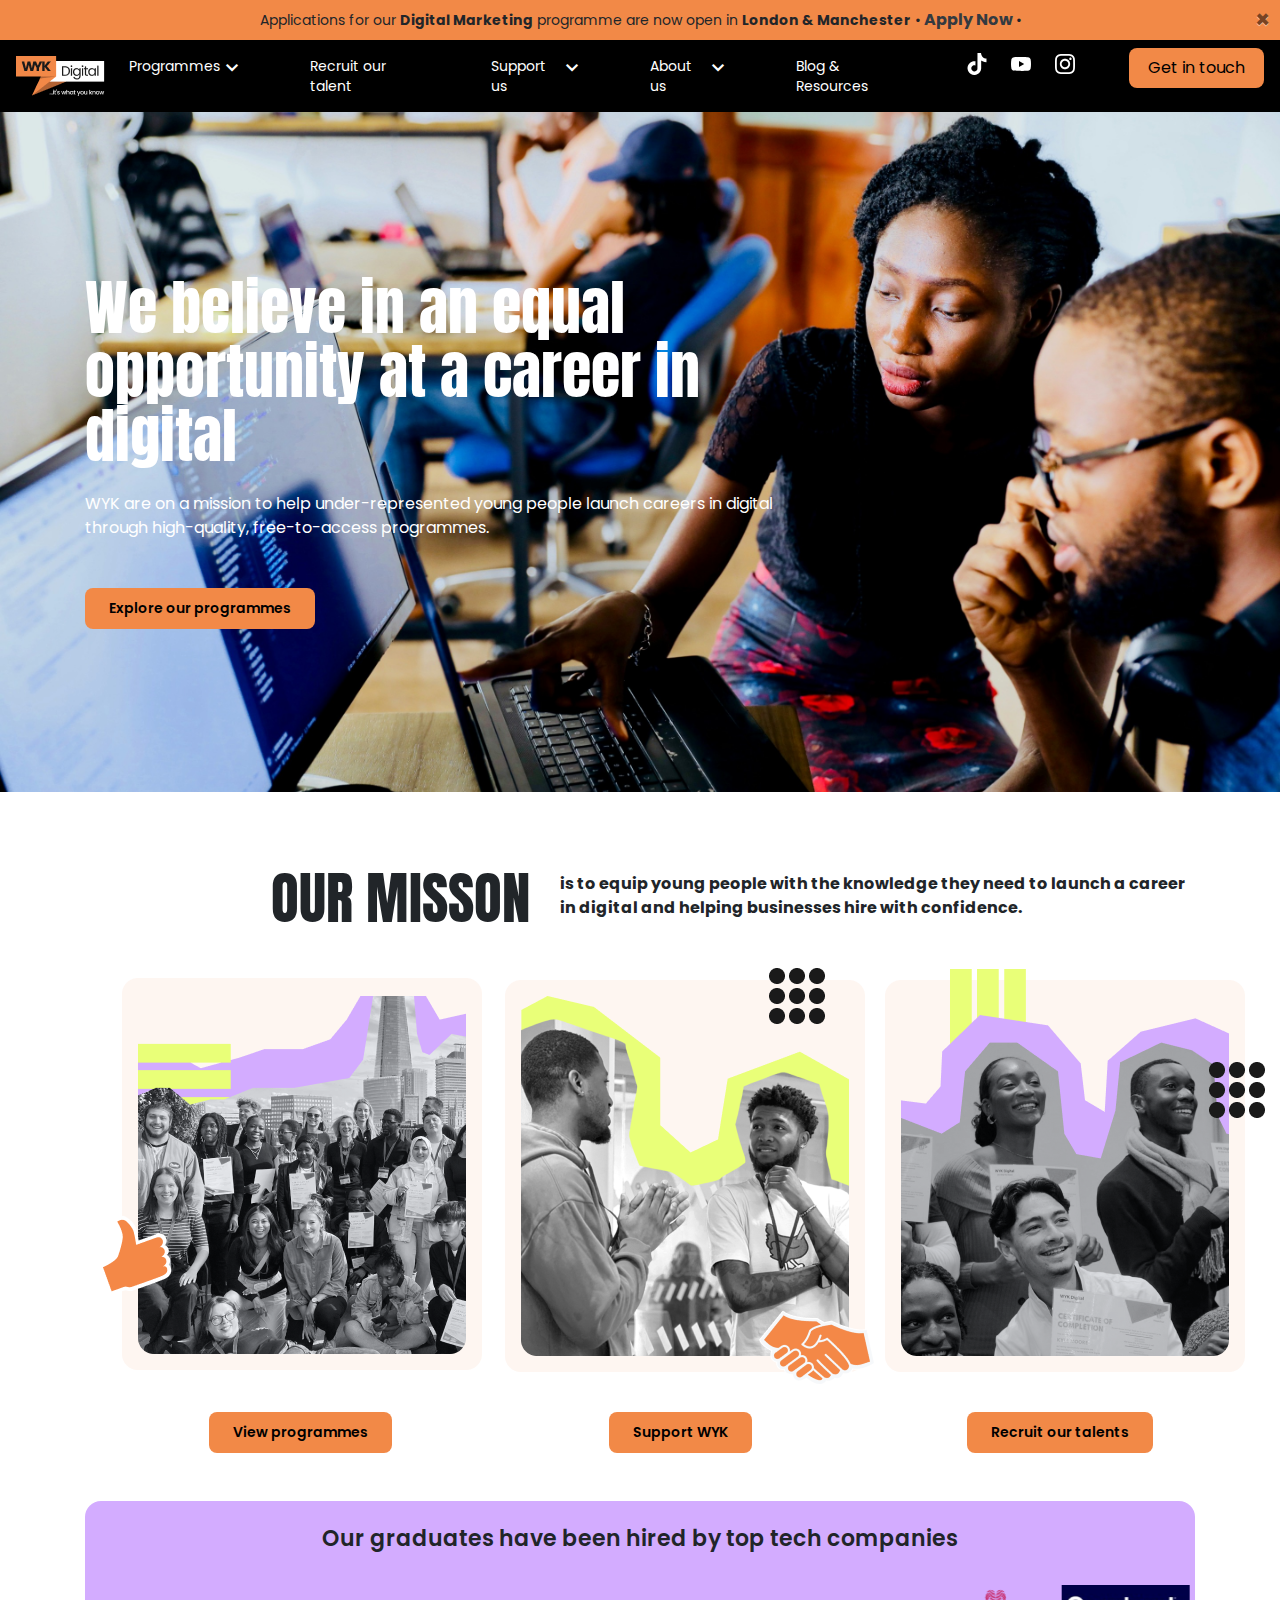
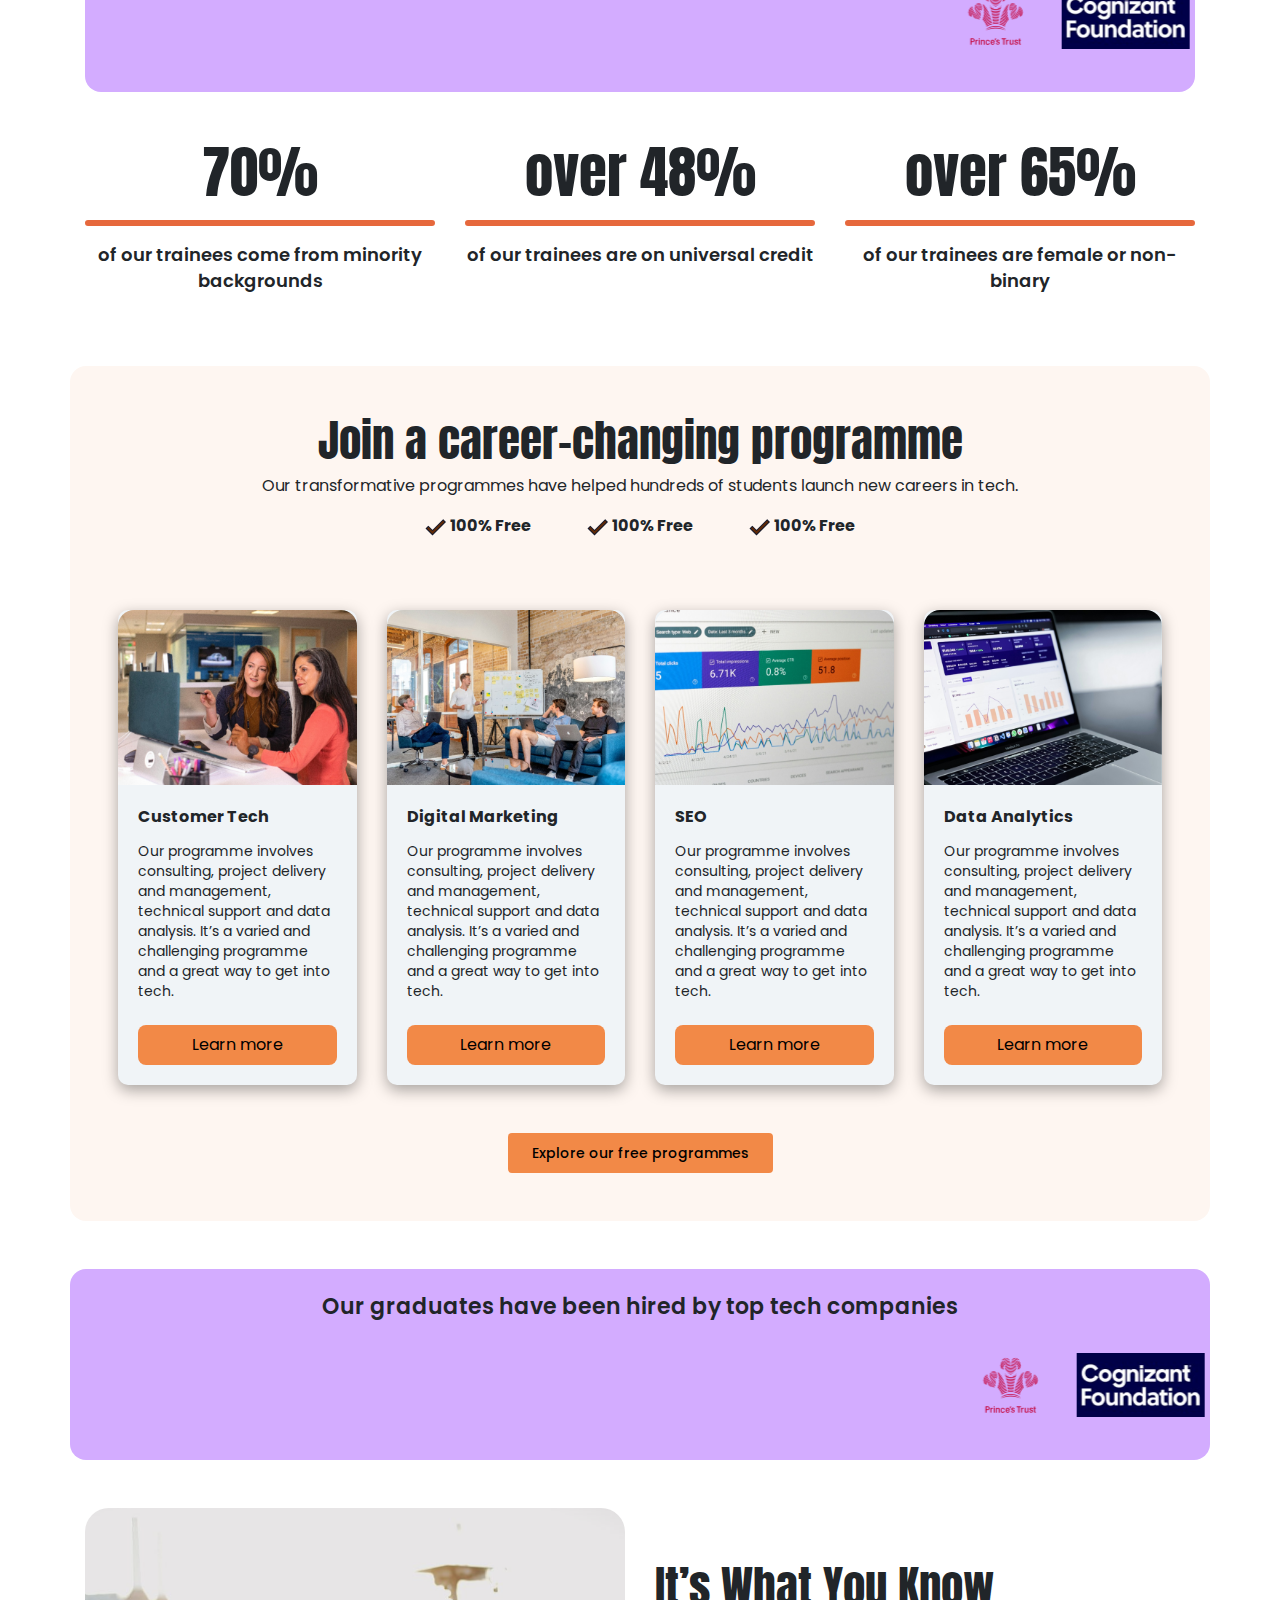
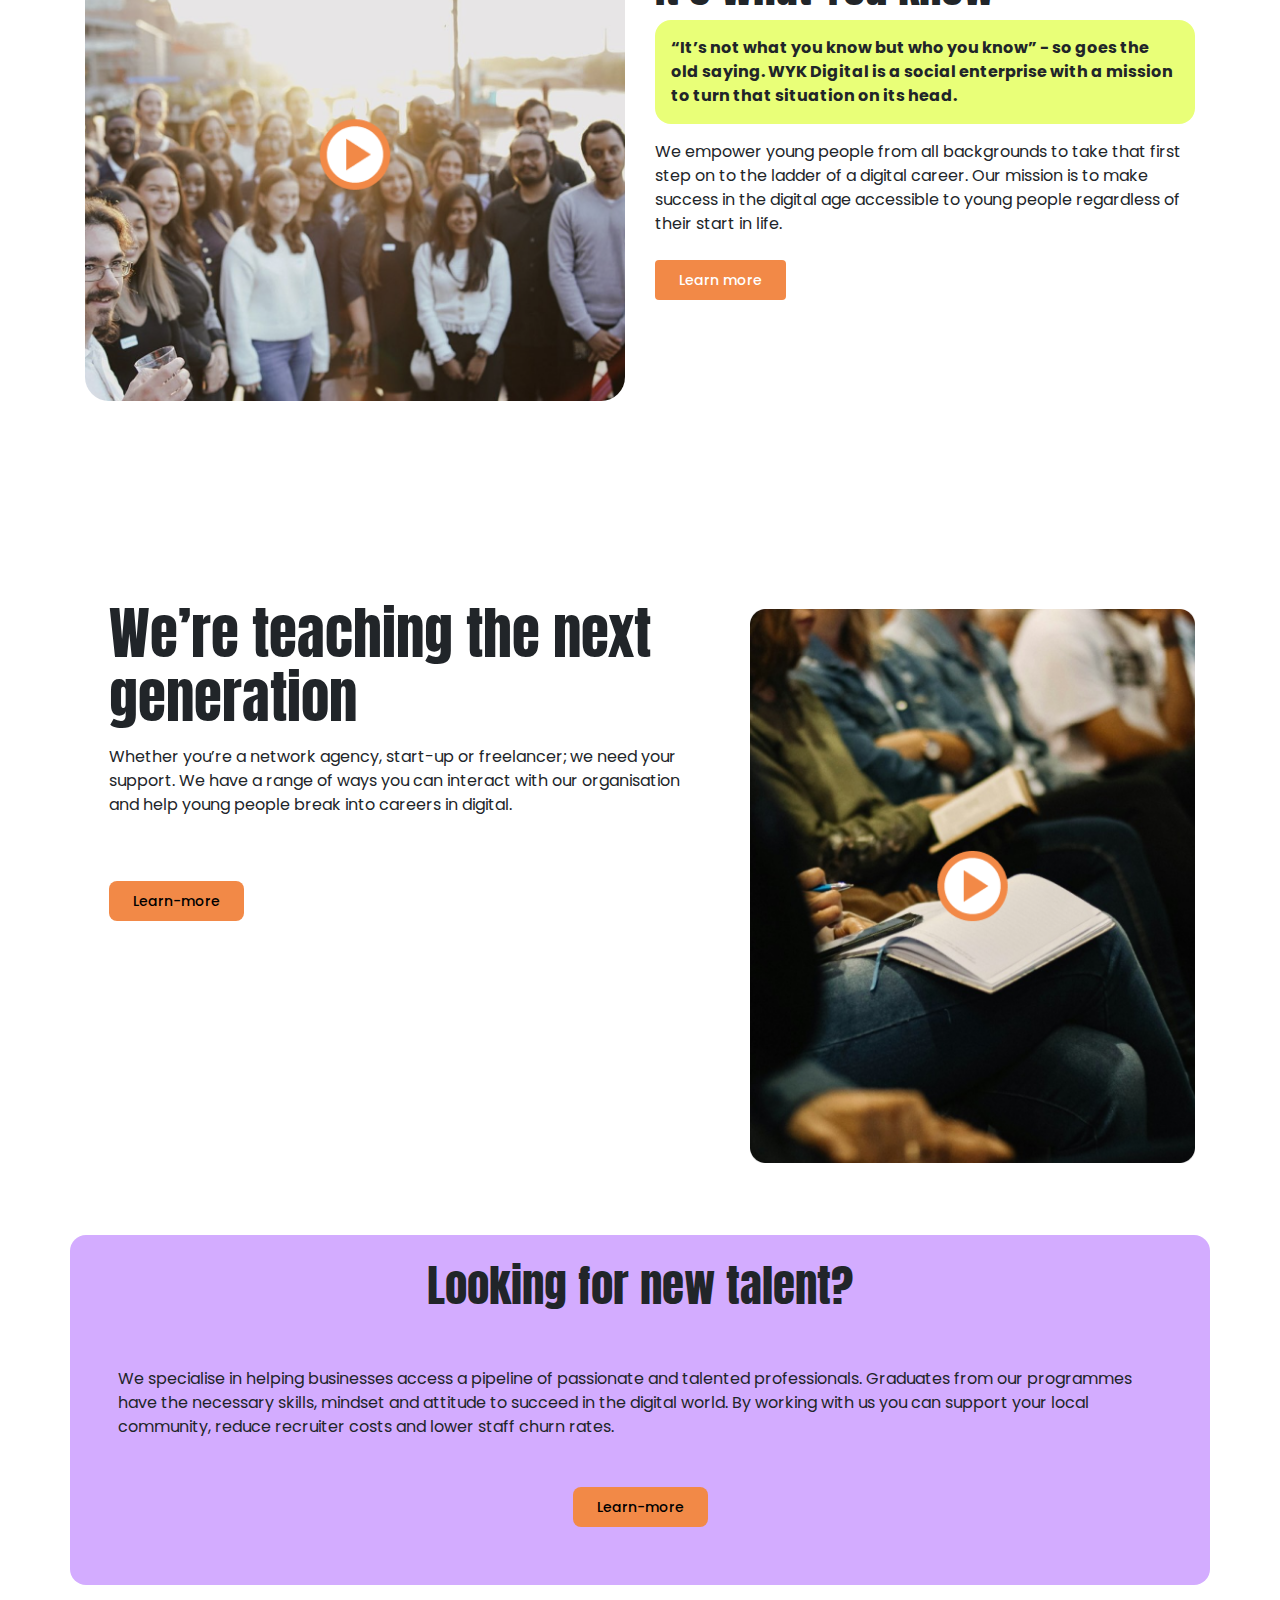
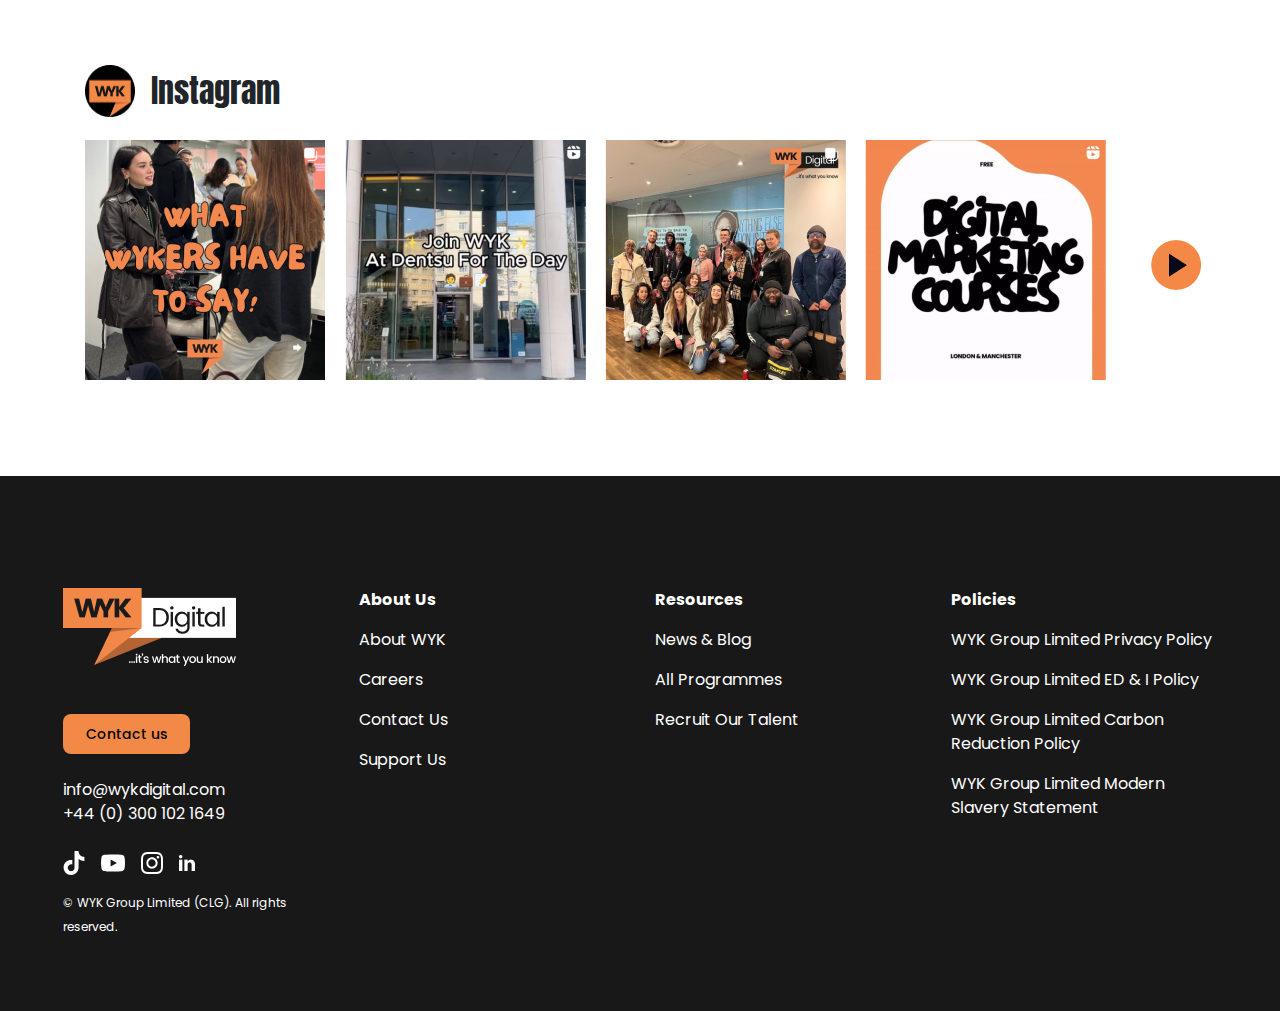
==== home-page.html @ 64ffaa43 "add three new html pages" ====
<!DOCTYPE html>
<html lang="en">

<head>
    <meta charset="UTF-8">
    <meta name="viewport" content="width=device-width, initial-scale=1.0">
    <title>Document</title>
    <link rel="stylesheet" href="https://stackpath.bootstrapcdn.com/bootstrap/4.5.2/css/bootstrap.min.css" />
    <link rel="stylesheet" href="style.css" />
    <link rel="stylesheet"
        href="https://fonts.googleapis.com/css2?family=Material+Symbols+Outlined:opsz,wght,FILL,GRAD@24,400,0,0" />

</head>

<body>
    <div class="top-bar text-center py-2">
        <span class="manchester">Applications for our <b>Digital Marketing</b> programme are now open in
            <b>London & Manchester</b> •
            <a href="#" class="text-dark font-weight-bold">Apply Now </a>•</span>
        <button type="button" class="close" aria-label="Close">
            <span aria-hidden="true">&times;</span>
        </button>
    </div>
    <nav class="navbar navbar-expand-lg navbar-dark">
        <a class="navbar-brand" href="home-page.html"><img src="images/logo.png" alt="" /></a>
        <button class="navbar-toggler" type="button" data-toggle="collapse" data-target="#navbarNav"
            aria-controls="navbarNav" aria-expanded="false" aria-label="Toggle navigation">
            <span class="navbar-toggler-icon"></span>
        </button>
        <div class="collapse navbar-collapse" id="navbarNav">
            <ul class="navbar-nav ml-auto gap">
                <li class="nav-item dropdown navigation-item">
                    <a class="nav-link d-flex " href="./index.html" id="programmesDropdown" role="button"
                        aria-haspopup="true" aria-expanded="false">

                        Programmes
                        <div>
                            <span class="material-symbols-outlined mt">
                                keyboard_arrow_down
                            </span>
                        </div>

                    </a>

                    <div class="dropdown-menu " aria-labelledby="programmesDropdown">
                        <a class="dropdown-item" href="#">Performance Marketing</a>
                        <a class="dropdown-item" href="#">Customer Tech</a>
                        <a class="dropdown-item" href="#">Digital Marketing</a>
                        <a class="dropdown-item" href="#">SEO</a>
                        <a class="dropdown-item" href="#">Data Analytics</a>
                        <a class="dropdown-item" href="#">Tech Sales</a>
                        <a class="dropdown-item" href="#">Early Careers Leadership</a>
                    </div>
                </li>
                <li class="nav-item navigation-item">
                    <a class="nav-link" href="./recurit.html">Recruit our talent</a>
                </li>
                <li class="nav-item dropdown navigation-item">
                    <a class="nav-link d-flex" href="./support.html" id="supportUsDropdown" role="button"
                        aria-haspopup="true" aria-expanded="false">
                        Support us
                        <div>
                            <span class="material-symbols-outlined mt">
                                keyboard_arrow_down
                            </span>
                        </div>
                    </a>
                    <div class="dropdown-menu " aria-labelledby="supportUsDropdown">
                        <a class="dropdown-item" href="#">Performance Marketing</a>
                        <a class="dropdown-item" href="#">Customer Tech</a>
                    </div>
                </li>
                <li class="nav-item dropdown navigation-item">
                    <a class="nav-link d-flex" href="./about.html" id="aboutUsDropdown" role="button"
                        aria-haspopup="true" aria-expanded="false">
                        About us
                        <div>
                            <span class="material-symbols-outlined mt">
                                keyboard_arrow_down
                            </span>
                        </div>
                    </a>
                    <div class="dropdown-menu " aria-labelledby="aboutUsDropdown">
                        <a class="dropdown-item" href="#">Performance Marketing</a>
                        <a class="dropdown-item" href="#">Customer Tech</a>
                    </div>
                </li>
                <li class="nav-item navigation-item">
                    <a class="nav-link" href="#">Blog & Resources</a>
                </li>
                <div class="d-flex mt-1 icons">
                    <div class="icon tiktok">
                        <img src="images/tiktok.svg" alt="" />
                    </div>
                    <div class="icon youtube">
                        <img src="images/youtube.svg" alt="" />
                    </div>
                    <div class="icon instagram">
                        <img src="images/insta.svg" alt="" />
                    </div>
                </div>
                <div>
                    <button class="btn-primary">Get in touch</button>
                </div>
            </ul>
        </div>
    </nav>
    <section class="hero-section-two">
        <div class="row">
            <div class="col-lg-8 col-md-10 ">
                <div class="container  text-lg-start text-white">
                    <h1 class="digital-career">We believe in an equal opportunity at a career in digital</h1>
                    <p class="digital-text">
                        WYK are on a mission to help under-represented young people launch careers in digital through
                        high-quality, free-to-access programmes.
                    </p>
                    <button href="#" class="btn btn-dark w-auto mt-5">Explore our programmes</butt>
                </div>
            </div>

        </div>
    </section>
    <section>
        <div class="container">
            <div class="row" style="margin-top: 72px;">
                <div class="col-5 d-flex justify-content-end">
                    <h4 style="font-size: 57px;     font-family: Anton, sans-serif;
                ">OUR MISSON</h4>

                </div>
                <div class="col-7 mt-2">
                    <p style="font-weight: 700;">is to equip young people with the knowledge they need to launch a
                        career in digital and helping businesses hire with confidence.</p>
                </div>
                <div class="col-4">
                    <div style="margin-top: 38px;">
                        <img src="images/mentor.png" alt="">

                    </div>
                    <div class="d-flex justify-content-center" style="margin-left: 80px;">
                        <button href="#" class="btn btn-dark w-auto" style="margin-top: 42px;">View programmes</button>
                    </div>
                </div>
                <div class="col-4">
                    <div class="p-3">
                        <img src="images/mentor-2.png" alt="">
                    </div>
                    <div class="d-flex justify-content-center" style="margin-left: 80px;">
                        <button href="#" class="btn btn-dark w-auto">Support WYK</button>
                    </div>
                </div>
                <div class="col-4">
                    <div class="p-3">
                        <img src="images/mentor-3.png" alt="">
                    </div>
                    <div class="d-flex justify-content-center" style="margin-left: 80px;">
                        <button href="#" class="btn btn-dark w-auto">Recruit our talents</button>
                    </div>
                </div>
            </div>
            <div class="container animations">
                <h3 class="text-center animate-text">
                    Our graduates have been hired by top tech companies
                </h3>
                <marquee width="100%" direction="left" scrollamount="20" height="100px">
                    <ul class="d-flex animate-gap">
                        <li><img src="images/first-logo.png" alt="" /></li>
                        <li><img src="images/second.png" alt="" /></li>
                        <li><img src="images/third.png" alt="" /></li>
                        <li><img src="images/fourth-logo.png" alt="" /></li>
                        <li><img src="images/fifth-logo.png" alt="" /></li>
                        <li><img src="images/sixth-logo.png" alt="" /></li>
                        <li><img src="images/seventh-logo.png" alt="" /></li>
                        <li><img src="images/first-logo.png" alt="" /></li>
                        <li><img src="images/second.png" alt="" /></li>
                        <li><img src="images/third.png" alt="" /></li>
                        <li><img src="images/fourth-logo.png" alt="" /></li>
                    </ul>
                </marquee>
            </div>
        </div>
    </section>
    <div class="container">
        <div class="row justify-content-center mt-5">
            <div class="col-lg-4 col-md-6 col-sm-12">
                <div class="text-center">
                    <h3 class="number">70%</h3>
                    <hr class="horizontal" />
                    <p class="minority">
                        of our trainees come from minority backgrounds
                    </p>
                </div>
            </div>
            <div class="col-lg-4 col-md-6 col-sm-12">
                <div class="text-center">
                    <h3 class="number">over 48%</h3>
                    <hr class="horizontal" />
                    <p class="minority">
                        of our trainees are on universal credit
                    </p>
                </div>
            </div>
            <div class="col-lg-4 col-md-6 col-sm-12">
                <div class="text-center">
                    <h3 class="number">over 65%</h3>
                    <hr class="horizontal" />
                    <p class="minority">
                        of our trainees are female or non-binary
                    </p>
                </div>
            </div>
        </div>
    </div>
    <section class="container "
        style="background-color: #FEF6F1;padding: 48px 0px 48px 0px;border-radius: 16px; margin-top: 72px;">

        <div class="text-center">
            <h3 class=" the-hiring">Join a career-changing programme</h3>
            <p>Our transformative programmes have helped hundreds of students launch new careers in tech.</p>
        </div>
        <div class="d-flex justify-content-center" style="gap: 56px; margin-top: 16px;">


            <div>
                <img src="images/check.png" alt="">
                <span class="font-weight-bold">100% Free</span>
            </div>
            <div>
                <img src="images/check.png" alt="">
                <span class="font-weight-bold">100% Free</span>
            </div>
            <div>
                <img src="images/check.png" alt="">
                <span class="font-weight-bold">100% Free</span>
            </div>
        </div>
        <div class="row" style="padding: 24px 48px 24px 48px; ">
            <div class="col-lg-3 col-md-6 col-sm-12 mt-5">
                <div class="card custom-card ">
                    <img src="images/women-img.png" class="card-img-top" alt="Card image" />
                    <div class="card-body">
                        <h5 class="card-title">Customer Tech</h5>
                        <p class="card-text">
                            Our programme involves consulting, project delivery and management,
                            technical support and data analysis. It’s a varied and challenging
                            programme and a great way to get into tech.
                        </p>
                        <a href="#" class="btn btn-primary w-100 mt-4">Learn more</a>
                    </div>
                </div>
            </div>
            <div class="col-lg-3 col-md-6 col-sm-12 mt-5">
                <div class="card custom-card ">
                    <img src="images/man.png" class="card-img-top" alt="Card image" />
                    <div class="card-body">
                        <h5 class="card-title">Digital Marketing</h5>
                        <p class="card-text">
                            Our programme involves consulting, project delivery and management,
                            technical support and data analysis. It’s a varied and challenging
                            programme and a great way to get into tech.
                        </p>
                        <a href="#" class="btn btn-primary w-100 mt-4">Learn more</a>
                    </div>
                </div>
            </div>
            <div class="col-lg-3 col-md-6 col-sm-12 mt-5">
                <div class="card custom-card ">
                    <img src="images/traditional.png" class="card-img-top" alt="Card image" />
                    <div class="card-body">
                        <h5 class="card-title">SEO</h5>
                        <p class="card-text">
                            Our programme involves consulting, project delivery and management,
                            technical support and data analysis. It’s a varied and challenging
                            programme and a great way to get into tech.
                        </p>
                        <a href="#" class="btn btn-primary w-100 mt-4">Learn more</a>
                    </div>
                </div>
            </div>
            <div class="col-lg-3 col-md-6 col-sm-12 mt-5">
                <div class="card custom-card ">
                    <img src="images/data.png" class="card-img-top" alt="Card image" />
                    <div class="card-body">
                        <h5 class="card-title">Data Analytics</h5>
                        <p class="card-text">
                            Our programme involves consulting, project delivery and management,
                            technical support and data analysis. It’s a varied and challenging
                            programme and a great way to get into tech.
                        </p>
                        <a href="#" class="btn btn-primary w-100 mt-4">Learn more</a>
                    </div>
                </div>
            </div>
        </div>
        <div class="d-flex justify-content-center">
            <button class="btn btn-info w-auto w-md-25 mt-4 " style="color: black;">Explore our free programmes</button>
        </div>
    </section>
    <section class="container"></section>

    <div class="container animations">
        <h3 class="text-center animate-text">
            Our graduates have been hired by top tech companies
        </h3>
        <marquee width="100%" direction="left" scrollamount="20" height="100px">
            <ul class="d-flex animate-gap">
                <li><img src="images/first-logo.png" alt="" /></li>
                <li><img src="images/second.png" alt="" /></li>
                <li><img src="images/third.png" alt="" /></li>
                <li><img src="images/fourth-logo.png" alt="" /></li>
                <li><img src="images/fifth-logo.png" alt="" /></li>
                <li><img src="images/sixth-logo.png" alt="" /></li>
                <li><img src="images/seventh-logo.png" alt="" /></li>
                <li><img src="images/first-logo.png" alt="" /></li>
                <li><img src="images/second.png" alt="" /></li>
                <li><img src="images/third.png" alt="" /></li>
                <li><img src="images/fourth-logo.png" alt="" /></li>
            </ul>
        </marquee>
    </div>
    <div class="container">
        <div class="row align-items-center">
            <div class="col-lg-6 col-md-12">
                <div class="mt-5">
                    <img style="border-radius: 24px; width: 100%;" src="images/group-video-img.png" alt="">
                </div>
            </div>
            <div class="col-lg-6 col-md-12 mt-5 mt-lg-0">
                <h3 class="highlight-text">It’s What You Know</h3>
                <div class="yellow-border">
                    <p style="font-weight: 700;">
                        “It’s not what you know but who you know” - so goes the old saying. WYK Digital is a social
                        enterprise with a mission to turn that situation on its head.
                    </p>
                </div>
                <p class="mt-3 hiring-text">
                    We empower young people from all backgrounds to take that first step on to the ladder of a digital
                    career. Our mission is to make success in the digital age accessible to young people regardless of
                    their start in life.
                </p>
                <button class="btn btn-info w-auto w-md-25 mt-4">Learn more</button>
            </div>
        </div>
    </div>
    <div class="container">
        <div class="row" style="margin-top: 48px">
            <div class="col-lg-7 col-md-6 col-12">
                <div class="rounded   p-4">
                    <div>
                        <h3 class="confidence">We’re teaching the next generation</h3>
                        <p class="thrive-text mt-3">
                            Whether you’re a network agency, start-up or freelancer; we need your support. We have a
                            range of ways you can interact with our organisation and help young people break into
                            careers in digital.
                        </p>
                    </div>

                    <button class="btn btn-danger w-auto" style="padding: 10px 24px; margin-top: 64px">
                        Learn-more
                    </button>
                </div>
            </div>
            <div class="col-lg-5 col-md-6 col-12">
                <div style="margin-top: 160px;">
                    <img class="img-fluid mt-4 mt-md-0" src="images/group-img.png" alt="Women Video" />
                </div>
            </div>
        </div>
    </div>
    <div class="container pruple-background">
        <h3 class="text-center the-hiring">Looking for new talent?</h3>
        <p class="p-5">We specialise in helping businesses access a pipeline of passionate and talented professionals.
            Graduates from our programmes have the necessary skills, mindset and attitude to succeed in the digital
            world. By working with us you can support your local community, reduce recruiter costs and lower staff churn
            rates.</p>
        <div class="d-flex justify-content-center">
            <button class="btn btn-danger w-auto" style="padding: 10px 24px;">
                Learn-more
            </button>
        </div>
    </div>
    <div class="container">
        <div class="d-flex" style="margin-top: 80px;gap: 16px;">
            <img src="images/wyk-img-logo.png" alt="">
            <span class="the-hiring" style="font-size: 32px;">Instagram</span>
        </div>
        <div class="row" style="gap: 70px; margin-top: 23px;">
            <div class="col-2">
                <div>
                    <img src="images/what-have.png" alt="">
                </div>
            </div>
            <div class="col-2">
                <div>
                    <img src="images/what-2.png" alt="">
                </div>
            </div>
            <div class="col-2">
                <div>
                    <img src="images/what-3.png" alt="">
                </div>
            </div>
            <div class="col-2 ">
                <div class="d-flex">
                    <div>
                        <img src="images/digital-market.png" alt="">
                    </div>
                    <div style="margin-left: 45px; margin-top: 100px;">
                        <img src="images/video-icon.png" alt="">
                    </div>
                </div>
            </div>
        </div>
    </div>
    <footer class="footer-section w-100">
        <div class="container-fluid">
            <div class="row footer-top">
                <div class="col-md-3 col-sm-6 mb-4 footer-column">
                    <div>
                        <a href="#">
                            <img src="images/footer-logo.png" alt="Footer Logo">
                        </a>
                        <a href="#" class="btn btn-contact-us mt-5">Contact us</a>
                        <p class="mt-4 info">info@wykdigital.com</p>
                        <span class="info mt-4">+44 (0) 300 102 1649</span>
                    </div>
                    <div class="d-flex mt-4">
                        <div class="mr-3">
                            <a href=""><img src="images/tiktok.svg" alt="TikTok"></a>
                        </div>
                        <div class="mr-3">
                            <a href=""> <img src="images/youtube.svg" alt="YouTube"></a>
                        </div>
                        <div class="mr-3">
                            <a href=""> <img src="images/insta.svg" alt="Instagram"></a>

                        </div>
                        <div class="mr-3">
                            <a href=""> <img src="images/linkdin-logo.png" alt="Instagram"></a>

                        </div>
                    </div>
                    <p class="mt-3 all all-right ">© WYK Group Limited (CLG). All rights reserved.</p>
                </div>
                <div class="col-md-3 col-sm-6 mb-4 footer-column">
                    <ul class="list-unstyled">
                        <li class="font-weight-bold "><a href="#">About Us</a></li>
                        <li class="footer-list"><a href="#">About WYK</a></li>
                        <li class="footer-list"><a href="#">Careers</a></li>
                        <li class="footer-list"><a href="#">Contact Us</a></li>
                        <li class="footer-list"><a href="#">Support Us</a></li>
                    </ul>
                </div>
                <div class="col-md-3 col-sm-6 mb-4 footer-column">
                    <ul class="list-unstyled">
                        <li class="font-weight-bold  t"><a href="#">Resources</a></li>
                        <li class=" footer-list"><a href="#">News & Blog</a></li>
                        <li class=" footer-list"><a href="#">All Programmes</a></li>
                        <li class=" footer-list"><a href="#">Recruit Our Talent</a></li>
                    </ul>
                </div>
                <div class="col-md-3 col-sm-6 mb-4 footer-column">
                    <ul class="list-unstyled">
                        <li class="font-weight-bold  "><a href="#">Policies</a></li>
                        <li class=" footer-list">WYK Group Limited Privacy Policy</li>
                        <li class=" footer-list">WYK Group Limited ED & I Policy</li>
                        <li class=" footer-list">WYK Group Limited Carbon Reduction Policy</li>
                        <li class=" footer-list">WYK Group Limited Modern Slavery Statement</li>
                    </ul>
                </div>
            </div>
        </div>
    </footer>
</body>

</html>
---- style.css ----
@import url('https://fonts.googleapis.com/css2?family=Anton&display=swap');
@import url('https://fonts.googleapis.com/css2?family=Anton&family=Poppins:ital,wght@0,100;0,200;0,300;0,400;0,500;0,600;0,700;0,800;0,900;1,100;1,200;1,300;1,400;1,500;1,600;1,700;1,800;1,900&display=swap');
* {
    margin: 0;
    padding: 0;
    box-sizing: border-box;

    

}
body {
    font-family: "Poppins", sans-serif !important;
    font-weight: 400 !important;

}

 
.top-bar {
    background-color: #F28947;
    position: relative;
}

.top-bar .close {
    position: absolute;
    right: 10px;
    top: 50%;
    transform: translateY(-50%);
    color: black;
    font-size: 24px;
    cursor: pointer;
}
.navigation-item {
    font-size: 14px;
    font-weight: 400;
    font-family: "Poppins", sans-serif;
    line-height: 20px;
    color: white !important;
}

.dropdown-menu {
    border-top: 1px solid white !important;
    background-color: black !important;
    color: white !important;
    padding: 10px !important;
    border-radius: 1px;


}
a {
    color: white !important;
}
.dropdown-item:hover {
    color: white;
    background-color: black;
}
.dropdown-item {
    font-size: 12px;
}
.navbar-dark .navbar-toggler {
    outline: none;
}

.hero-section {
    background-image: url('images/Hero.jpg');
    background-size: cover;
    background-position: center;
    height: 680px;
    min-height: 100%;
    display: flex;
    justify-content: center;
    align-items: center;
    position: relative;
    color: white;
    padding: 48px 32px 48px 32px;
}
.hero-section-two {
    background-image: url('images/background-img.jpg');
    background-size: cover;
    background-position: center;
    height: 680px;
    min-height: 100%;
    display: flex;
    justify-content: center;
    align-items: center;
    position: relative;
    color: white;
    padding: 48px 32px 48px 32px;
}



.hero-section .container {
    position: relative; 
    z-index: 2;
}

.navbar-nav .nav-item .nav-link {
    color: white !important;
    transition: color 0.2s;
}

.navbar-nav .nav-item .nav-link:hover {
    color:#F28947;
}
.navbar-dark {
    
background-color: black;
}
.gap {
gap: 50px;
}
.icons {
    gap: 20px;
}
.btn-primary {
    background-color: #F28947 !important;
    width: 135px;
    height: 40px;
    border-radius: 8px;
    border: none;
    cursor: pointer;
    display: flex;
    justify-content: center;
    align-items: center;
    color: #000 !important;
    font-family: "Poppins", sans-serif;

    
    
}
.btn-tech:hover {
    background-color: #e6683c;
    color: white;
}
.btn-primary:hover {
    background-color: #e6683c;
    color: black;
}
.btn-primary:focus {
    background-color: #e6683c !important;
    outline: none !important;

}
.btn-primary:active {
    background-color: #e6683c !important;
    outline: none !important;

}
.form-control {
    background-color: none;
    border: none;
    color: white;
    outline: none;
    width: none;
    background-color: black;
}
.icon {
    display: inline-block;
    position: relative;
    width: 24px; /* Adjust as necessary */
    height: 24px; /* Adjust as necessary */
    transition:  0.3s ease;
}

.icon img {
    width: 100%;
    height: 100%;
    display: block;
    position: absolute;
    top: 0;
    left: 0;
    z-index: 1;
}



/* .icon.tiktok:hover::before {
    background: linear-gradient(45deg, blue, purple);
    cursor: pointer;
}

.icon.youtube:hover::before {
    background: linear-gradient(45deg, red, darkred);
    cursor: pointer;

}

.icon.instagram:hover::before {
    background: linear-gradient(45deg, #f09433, #e6683c, #dc2743, #cc2366, #bc1888);
    cursor: pointer;

}

.icon.tiktok::before {
    -webkit-mask-image: url('images/Vector.svg');
    mask-image: url('images/Vector.svg');
} */

.icons {
    cursor: pointer;
}
.icon.youtube::before {
    -webkit-mask-image: url('images/Vector (1).svg');
    mask-image: url('images/Vector (1).svg');
}

.icon.instagram::before {
    -webkit-mask-image: url('images/Vector (2).svg');
    mask-image: url('images/Vector (2).svg');
}

.digital-career {
    font-size: 60px;
    line-height: 64px;
    font-family: "Anton", sans-serif;
    font-weight: 400;
    font-style: normal;
}
.digital-text {
    font-size: 16px;
    font-family: "Poppins", sans-serif;
  font-weight: 400;
  font-style: normal;
  margin-top: 24px;
}
.btn-warning {
    margin-top: 64px;
    width: 129px;
    height: 40px;
    border-radius: 8px;
    background-color: #F28947
    ;
    border: none;
    font-size: 14px;
    font-family: "Poppins", sans-serif;
    font-family: 500;
    align-items
    : center;
    display: flex;
    justify-content: center;



}
.animations {
    background-color: #D3ACFF;
    border-radius: 16px;
    padding: 24px 0 24px 0;
    margin-top: 48px;
    gap: 24px;

    
}
.animate-text {
    font-family: "Poppins", sans-serif;
    font-size: 22px;
    line-height: 28px;
    font-weight: 600;

}
ul li {
    list-style: none;
}
.animate-gap {
    gap: 34px;
    margin-top: 24px;
} 
.programmes {
    
margin-top: 72px;
}
.anaton {
    font-size: 45px;
    line-height: 52px;
    font-weight: 400;
    font-family: "Anton", sans-serif;
}
.transformative-text {
    font-size: 16px;
    line-height: 24px;
    font-family: "Poppins", sans-serif;
    font-weight: 400;
    margin-top: 16px;
}
body {
    background-color: #fff;
}
.manchester {
    font-family: "Poppins", sans-serif;
    font-weight: 400;
    font-size: 14px;
    line-height: 20px;
}

.custom-card {
    border: none;
    border-radius: 10px;
    box-shadow: rgba(0, 0, 0, 0.35) 0px 5px 15px;
    background-color: #F0F4F7
    ;
}

.custom-card .card-img-top {
    border-top-left-radius: 16px;
    border-top-right-radius: 16px;
    height: auto;
}

.custom-card .card-body {
    text-align: left;
}

option {
    background-color: #e2e6ec !important;
    color: black !important;
    width: 100% !important;
    padding: 20px !important;
    border-radius: 8px !important; 
}
option:hover {
    background-color: red !important;
    color: yellow !important;

}

.btn-tech {
    width: 296px;
    height: 40px;
    padding: 10px 24px 10px 24px;
    background-color: #F28947;
    border: none;
    display: flex;
    align-items: center;
    justify-content: center;
    color: black;
    font-family: "Poppins", sans-serif;
    font-weight: 500;
    font-size: 14px;

}
.cards-body {
    padding: 16px;


}
.card-title {
    font-size: 16px;
    font-family: "Poppins", sans-serif;
    font-weight: 700;
    line-height: 24px;
}
.card-text {
    font-family: "Poppins", sans-serif;
    font-size: 14px;
    line-height: 20px;
    font-weight: 400;
}
.new {
    background-color: #D3ACFF;
    padding: 24px, 48px, 24px, 48px;
    border-radius: 16px;
    margin-top: 72px;
    height: 162px;
    
    
}
.new-logo {
    margin-left: 104px;
    margin-top: 24px;
    
}
.h4 {
    font-size: 32px;
    font-weight: 600;
    font-family: "Poppins", sans-serif;


}
.fully-funded {
    font-size: 12px;
    font-weight: 400;
    font-family: "Poppins", sans-serif;
    line-height: 16px;
    margin-top: 8px;

    
}
.custom-banner {
    background-color: #D3ACFF ;
    color: #000;
    padding: 24px 48px 24px 48px;
    margin-top: 72px;
    border-radius: 16px;
    display: flex;
    justify-content: space-between;
    align-items: center;
    position: relative;
}

.new-badge {
    background-color: #E9FF78 ;
    color: #000;
    padding: 5px 10px;
    border-radius: 200px;
    font-weight: bold;
    position: absolute;
    top: 30px;
    left: 48px;
    font-size: 16px;
    font-weight: 700;
    font-family: "Poppins", sans-serif;
    cursor: pointer;


}

.btn-learn-more {
    background-color: #F28947;

    
    color: black;
    border: none;
    padding: 10px 24px 10px 24px;
    font-size: 14px;
    border-radius: 8px;
    font-weight: 500;
    font-family:"Poppins", sans-serif; 
    display: flex;
    align-self: flex-end;
}

.btn-learn-more:hover {
    background-color: #e6683c;
    color: white;
}

.marketing-skill {
    margin-top: 8px;
    margin-left: 104px;
    font-size: 32px;
    font-family:"Poppins", sans-serif; 
    font-weight: 600;
    line-height: 40px;
}
.btn-danger {
    margin-bottom: 24px;
    width: 129px;
    height: 40px;
    padding: 10px, 24px, 10px, 24px;
    border-radius: 8px;
    font-size: 14px;
    font-weight: 500;
    font-family: "Poppins", sans-serif;
    line-height: 20px;
    display: flex;
    align-items: center;
    justify-content: center;
    background-color: #e6683c;
    color: black;
    
}

.application-text {
    font-size: 12px;
    font-family: "Poppins", sans-serif;
    font-weight: 400;
    line-height: 16px;
    

}
.accessible {
    margin-top: 72px;
    padding: 0px, 0px, 24px, 0px;
    
}
.accessible h3 {
font-size: 45px;
font-weight: 400;
font-family: "Anton", sans-serif;
line-height: 52px;

}
.over-text {
    font-size: 16px;
    font-family: "Poppins", sans-serif;
    font-weight: 400;
    line-height: 24px;


}

.horizontal {
    border: 3px solid #e6683c ;
    border-radius: 8px;
    /* width: 248px; */
}

.navbar-nav .nav-item .dropdown-menu {
    background-color: #343a40; 
}
.navbar-nav .nav-item .dropdown-menu .dropdown-item {
    color: #fff; 
}
.icons .icon img {
    width: 20px;
}
.number {
    font-family: "Anton", sans-serif;
    font-weight: 400;
    font-size: 57px;
    line-height: 64px;


}
.minority {
    font-family: "Poppins", sans-serif;
    font-size: 18px;
    font-weight: 600;
    line-height: 26px;


}
.background-white {
    background-color: #FEF6F1;
    border-radius: 16px;
    padding: 48px;
    margin-top: 48px;
    padding-left: 34px;
}
.why-learn {
    font-size: 45px;
    font-family: "Anton", sans-serif;
    font-weight: 400;
    line-height: 52px;

}
.applied-learning {
    background-color: #F9CBAE;
    /* width: 328px;
    height: 158px; */
    border-radius: 16px;
    padding: 24px;
    
}
.applied {
    font-size: 20px;
    font-weight: 600;
    font-family: "Poppins", sans-serif;
    line-height: 28px;


}
.learning-skills {
    font-size: 16px;
    font-weight: 400;
    line-height: 24px;
    font-family: "Poppins", sans-serif;

}
.boxes {
    margin-top: 24px;
}
.your-career {
    font-size: 45px;
    font-weight: 400;
    font-family: "Anton", sans-serif;
    line-height: 52px;
    margin-top: 72px;
}
.necessary-text {
    font-size: 16px;
    font-weight: 400;
    font-family: "Poppins", sans-serif;
    line-height: 24px;

}
.video-img {
    margin-top: 72px;
}
.pruple-background {
    background-color: #D3ACFF;
    padding: 24px 0px 34px 0px;
    height: auto;
    border-radius: 16px;
    margin-top: 72px;
    

}
.proud {
    margin-top: 24px;
    font-size: 22px;
    font-weight: 600;
    font-family: "Poppins", sans-serif;
    line-height: 28px;


}

.icon-gap {
    gap: 96px;
    margin-top: 40px;
}
.graduates h3 {
    font-size: 45px;
    font-family: "Anton", sans-serif;
    font-family: 400;
    margin-top: 72px;
    line-height: 52px;


}
.graduate-back {
    background-color: #f0f4f7;
    padding: 16px;
    border-radius: 16px;
    /* width: 344px;
    height: 224px; */
    
}
.limit-text {
    font-size: 14px;
    font-weight: 700;
    font-family: "Poppins", sans-serif;
    line-height: 20px;
    margin-top: 16px;

}
.wyk {
    font-family: "Poppins", sans-serif;
    font-weight: 400;
    font-size: 14px;
    line-height: 20px;


}

.top  {
    margin-top: 34px;
}
.not-sure {
    margin-top: 104px;

}
.highlight-text {
    font-size: 45px;
    font-weight: 400;
    font-family: "Anton", sans-serif;
    line-height: 52px;


}
.message-text {
    font-size: 16px;
    font-weight: 400;
    font-family: "Poppins", sans-serif;
    line-height: 24px;


}
.btn-contact-us:hover {
    background-color: #e6683c !important;
    color: white;
}
.btn-contact-us {
    margin-top: 32px;
    background-color: #F28947 !important;
    height: 40px;
    width: 127px;
    border-radius: 8px !important;
    border: none !important;
    color: black !important;
    font-size: 14px !important;
    font-weight: 500 !important;
    font-family: "Poppins", sans-serif;
    align-items: center !important;
    display: flex !important;
    justify-content: center !important;
    

    
}
.btn-warning:hover {
background-color: #e6683c;
}
.form {
    background-color: #fef6f1;
    width: 592px;
    border-radius: 16px;
    padding: 24px;
    margin-top: 96px;

    
}
.get-touch {
    font-size: 32px;
    font-weight: 600;
    font-family: "Poppins", sans-serif;
    line-height: 40px;
}
.form-controls {
    background-color: #E2E6EC !important;
    outline: none !important;
    /* width: 260px; */
    height: 56px !important;
    border: none !important;
    border-radius: 8px !important;
    padding: 12px 16px 12px 16px !important;
    

}
::placeholder {
    color: #8d98af !important;
    font-size: 16px !important;
    font-family: "Poppins", sans-serif !important;

}
.input:focus {
    outline: 5px solid #8d98af !important;
}
.form-name {
    margin-top: 32px;
}
.form-gap {
    gap: 24px;
}
.email-control {
    background-color:#E2E6EC ;
    width: 544px;
    height: 56px;
    padding: 12px 16px 12px 16px;
}
.for-email {
    margin-top: 32px;
}
.form-select {
    width: 544px;
    height: 56px;
    border-radius: 4px;
    padding: 12px 16px 12px 16px;
    background-color:#E2E6EC ;
    border: none;
    outline: none;
    color: #8d98af !important;
    font-size: 16px;


    

}


.submit:hover {
    background-color: #e6683c;
    color:black;
}
.submit {
    background-color: #F28947 !important;
    width: 99px !important;
    height: 40px !important;
    border-radius: 8px !important;
    border: none !important;
    padding: 10px 24px 10px 24px !important;
    align-items: center !important;
    display: flex !important;
    justify-content: center !important;
    margin-top: 32px;
    
}
.message-control {
    width: 100% !important;
    height: 240px !important;
    background-color: #E2E6EC !important;
    border: none !important;
    outline: none !important;
    padding: 12px 16px 12px 16px !important;
    
}
.color-required {
    color: #9e202b;
    font-size: 16px;
    font-family: "Poppins", sans-serif;
    font-weight: 400;
    line-height: 24px;
}
.red {
    color: #9e202b;
}
.same-text {
    font-size: 16px;
    font-weight: 500;
    font-family: "Poppins", sans-serif;
    line-height: 24px;

}
.footer-top {
    margin-top: 64px;
}
.footer-section {
    background-color:#181818
    ;
    color: white;
    padding: 48px;
    margin-top: 96px;
}
.copy-right {
    font-size: 14px;
    margin-top: 52px;
    font-weight: 400;
    font-family: "Poppins", sans-serif;


}
.info {
    font-family: "Poppins", sans-serif;
    font-weight: 400;
    font-size: 16px;
    line-height: 24px;
}
.bold-text {
    font-size: 16px;
    font-weight: 700;
    font-family: "Poppins", sans-serif;
    line-height: 24px;
}
.small-text {
    margin-top: 16px;
    font-size: 16px;
    font-weight: 400;
    font-family: "Poppins", sans-serif;
    line-height: 24px;



}
.all-right {
    font-size: 12px;
    font-weight: 400;
    font-family: "Poppins", sans-serif;
    line-height: 24px;

}
.footer-list {
    font-size: 16px;
    font-family: "Poppins", sans-serif;
    font-weight: 400;
    line-height: 24px;
    margin-top: 16px;

}
.font-weight-bold {
    font-size: 16px;
    font-weight: 700;
    font-family: "Poppins", sans-serif;

}
.btn-learn-more:hover {
    color: black;
}
.btn-contact-us:hover {
    color: black !important;
}
.btn-tech:hover {
    color: black !important;
}
.us {
    margin-top: 40px;
}
.com {
    margin-top: 16px;
}
.social-icons {
    margin-top: 16px;
}

a {
    text-decoration: none;
    color: white;
}
a:hover {
    text-decoration: none;
    color: whitesmoke;
}
.btn-danger {
    background-color: #F28947 !important;
    width: 135px !important;
    height: 40px;
    border-radius: 8px;
    border: none;
    cursor: pointer;
    display: flex !important;
    justify-content: center !important;
    align-items: center !important;
    color: #000 !important;
    font-family: "Poppins", sans-serif !important;
}
.btn-danger:hover {
    background-color: #e6683c !important;
    color: black !important;
}
.dropdown-menues {
    color: white !important;
    background-color: black !important;
}
.custom-bg {
    background-color:#F6FFC7 ;
    padding: 48px 32px;
    margin-top: 56px;
  }
  .custom-height {
    height: 568px;
  }
  .custom-bg {
    background-color: #F6FFC7
    ;
    margin-top: 24px;
  }
  .nav-bar {
    padding: 16px;
    background-color: #fef6f1;
  }
  .link {
    margin-right: 15px;
    color: #333;
  }
  .link.active {
    color: #f28947;
    text-decoration: underline;
  }
  .link:hover {
    text-decoration: underline;
  }
  .content-section {
    margin-top: 40px;
  }

.confidence {
    font-family: "Anton", sans-serif;
    font-size: 57px;
    margin-top: 128px;
    font-weight: 400;
    line-height: 64px;
}
.thrive-text {
    font-family: "Poppins", sans-serif ;
    font-size: 16px;
    font-weight: 400;

}
.nav-bar {
    background-color: #000;
    color: #fff;
    padding: 10px;
}
.nav-bar a {
    color: #fff;
    margin: 0 10px;
    text-decoration: none;
}
.nav-bar .btn {
    background-color:  #F28947;
    padding: 10px 24px 10px 24px;
    font-size: 14px;
    font-family: "Poppins", sans-serif ;
    font-weight: 500;
    border: none;
}
.nav-bar .btn:hover {
    background-color:  #e6683c;

    border: none;
}
.nav-links a:hover {
    text-decoration-color: #F28947;
    color: #F28947;
    font-weight: bold;
}

.content-section {
    padding: 30px;
    background-color:#fef6f1;
    border-radius: 10px;
}
.content-section img {
    max-width: 100%;
    border-radius: 10px;
}
.content-section h2 {
    color: #000;
    font-weight: bold;
}
.Benefits {
    font-family: "Anton", sans-serif;
    font-size: 45px;
    font-weight: 400;

}
.link {
    font-size: 14px;
    font-family: "Poppins", sans-serif ;
    font-weight: 700;

}
.fix-skill {
    font-size: 24px;
    font-family: "Poppins", sans-serif ;
    font-weight: 600;
    line-height: 32px;

}
.exist {
    font-size: 16px;
    font-family: "Poppins", sans-serif ;
    font-weight: 400;


}


.btn-light.active {
    background-color: #ffcc99;
    color: black;
}

.cardes {
    background-color:#FEF6F1 !important;
    border: none !important;
    border-radius: 16px !important;
    padding: 16px !important;
   
    
}

.card-titles {
    color: black;
    font-size: 22px;
    font-weight: 600 !important;
    font-family: "Poppins", sans-serif ;
    /* margin-top: 16px; */

}
.card-textes  {
    font-size: 16px;
    font-weight: 400;
    font-family: "Poppins", sans-serif ;
    line-height: 24px;


    
}
.card-about {
    background-color: #FEF6F1
    ;
}

.card-bodyes {
    /* display: flex; */
    align-items: center;
    padding: 0px !important;
}
/* 
.text-section {
    margin-bottom: 60px;
} */

/* .img-fluid {
    max-width: 100px; 
    border-radius: 8px; 
} */
.hire-talent {
    font-size: 45px;
    font-weight: 400;
    font-family: "Anton", sans-serif;


}  
.btn-lights {
    background-color: #F9CBAE !important;
    border-radius: 16px !important;
    padding: 20px !important;
    width: 328px;
    height: 56px;
    display: flex !important;
    justify-content: start !important;
    align-items: center !important;
    font-size: 16px;
    font-weight: 700 !important;
    font-family: "Poppins", sans-serif ;


}
.btn-light {
    background-color: #F0F4F7 !important;
    border-radius: 16px !important;
    padding:20px !important;
    width: 328px;
    height: 56px;
    display: flex !important;
    justify-content: start !important ;
    align-items: center !important;
    font-size: 16px;
    font-weight: 400 !important;
    font-family: "Poppins", sans-serif ;

    

    
}
.btn-light:hover {
    background-color: #F9CBAE !important;
    
}
.the-hiring {
    font-size: 45px;
    font-weight: 400;
    font-family: "Anton", sans-serif;
    line-height: 52px;
}
/* .wrapper {
    position: relative;
}
.wrapper::after {
    position:absolute;
    content: url(images/yellow-circle.png);
    top: 0;
    left: 0;
}
*/
/* .position {
    position: relative;
} */
/* .position::before {
    position: absolute;
    content: '';
    top: 0;
    left: 0;
    z-index: 1;

} */
.circle-container {
    position: relative;
    width: 200px;
    height: 200px;
    margin: 50px auto;
}
.circle {
    width: 100%;
    height: 100%;
    background-color: #E4FF6F;
    border-radius: 50%;
    position: absolute;
    left: -377px;
}
.text {
    position: absolute;
    top: 50%;
    left: -277px;
    transform: translate(-50%, -50%);
    color: black;
    text-align: center;
    font-size: 24px;
    font-weight: 600;
    font-family: "Poppins", sans-serif ;

}
.circle-container::before {
    position: absolute;
    content: url(images/arrow-1.png);
    top: 167px;
    left: -390px;    
}


.circle-container-box {
    position: relative;
    width: 200px;
    height: 200px;
    margin: 50px auto;
    top: 25px;
    left: 91px;
}
.circle-box {
    width: 100%;
    height: 100%;
    background-color: #E4FF6F;
    border-radius: 50%;
    position: absolute;
    left: -377px;
}
.text-box {
    position: absolute;
    top: 50%;
    left: -277px;
    transform: translate(-50%, -50%);
    color: black;
    text-align: center;
    font-size: 24px;
    font-weight: 600;
    font-family: "Poppins", sans-serif ;
    width: 310px;

}
.circle-container-box::before {
    position: absolute;
    content: url(images/arrow-2.png);
    top: -83px;
    left: -222px;    
}
.circle-container-sm {
    position: relative;
    width: 200px;
    height: 200px;
    margin: 50px auto;
    top: -500px;
    left: 457px;
}
.circle-box-sm {
    width: 100%;
    height: 100%;
    background-color: #E4FF6F;
    border-radius: 50%;
    position: absolute;
    left: -377px;
}
.text-box-sm {
    position: absolute;
    top: 50%;
    left: -277px;
    transform: translate(-50%, -50%);
    color: black;
    text-align: center;
    font-size: 24px;
    font-weight: 600;
    font-family: "Poppins", sans-serif ;
    width: 356px;

}
.circle-container-sm::before {
    position: absolute;
    content: url(images/arrow-3.png);
    top: 0px;
    left: -194px;   
}

.circle-container-round {
    position: relative;
    width: 200px;
    height: 200px;
    margin: 50px auto;
    top: -508px;
    left: 650px;
}
.circle-box-round {
    width: 100%;
    height: 100%;
    background-color: #E4FF6F;
    border-radius: 50%;
    position: absolute;
    left: -377px;
}
.text-box-round {
    position: absolute;
    top: 50%;
    left: -277px;
    transform: translate(-50%, -50%);
    color: black;
    text-align: center;
    font-size: 24px;
    font-weight: 600;
    font-family: "Poppins", sans-serif ;
    width: 356px;

}
.programmes {
    display: flex;
    overflow-x: auto;
    padding: 20px 0;
    /* white-space: nowrap; */
    scrollbar-width: none; /* For Firefox */
    -ms-overflow-style: none;  /* For Internet Explorer and Edge */
}
.programme-card {
    flex: 0 0 auto;
    width: 328px;
    margin-right: 20px;
    background-color: white;
    border-radius: 10px;
    box-shadow:rgba(0, 0, 0, 0.35) 0px 5px 15px;
    padding: 20px;
}
.programme-card img {
    width: 100%;
    border-radius: 10px 10px 0 0;
}
.programme-card h3 {
    margin: 20px 0 10px;
    font-size: 16px;
    font-weight: 700;
    font-family: "Poppins", sans-serif ;
    line-height: 24px;

}
.programme-card p {
    color: #666;
    font-size: 14px;
    font-weight: 400;
    font-family: "Poppins", sans-serif ;

}
.programme-card button {
    margin-top: 20px;
    padding: 10px 20px;
    background-color: #F28947
    ;
    color: black;
    display: flex;
    justify-content: center;
    align-items: center;
    border: none;
    border-radius: 5px;
    cursor: pointer;
}
.programme-card button:hover {
    background-color: #d94e1f;
}
.bottom {
    margin-bottom: -409px;
}
.large-box {
    background-color: #FEF6F1;
    padding: 24px 20px 24px 20px !important;
    border-radius: 16px;
    
    
}
.slider-container {
    display: flex;
    overflow-x: auto;
    white-space: nowrap;
    scrollbar-width: none; /* For Firefox */
    -ms-overflow-style: none;  /* For Internet Explorer and Edge */
    gap: 24px;
    margin-top: 48px;
  }

  .card-boxes {
    background-color: #f0f4f7;
    height: 168px;
    border-radius: 16px;
    padding: 24px;
    flex: 0 0 auto;
    display: flex;
    align-items: center;
    min-width: 300px;
    flex-direction: row;

  }

  /* .card img {
    height: 120px;
    width: 120px;
    border-radius: 50%;
  } */
.card-sliders {
    overflow-x: auto;
    display: flex;
    padding: 20px;
    gap: 16px;
}
  .card .info {
    margin-left: 16px;
  }

  .card .info h5 {
    font-size: 16px;
    font-weight: 700;
    margin: 0;
  }

  .card .info p {
    font-size: 16px;
    font-weight: 400;
    margin: 0;
    margin-left: 24px !important;
    margin-bottom: 0;
  }
p{
    margin-bottom: 0 !important;
}
  .card .info .hired-by {
    margin-top: 8px;
    display: flex;
    align-items: center;
  }

  .card .info .hired-by span {
    font-size: 16px;
    font-weight: 400;
    margin-right: 8px;
  }

  .card .info .hired-by img {
    height: 24px;
    width: auto;
  }

  .testimonial-container {
    display: flex;
    overflow-x: auto;
    gap: 20px;
    padding-bottom: 10px;
    -ms-overflow-style: none;  /* Internet Explorer 10+ */
    scrollbar-width: none;  /* Firefox */
    margin-top: 44px;
  }
  .testimonial-container::-webkit-scrollbar {
    display: none;  /* Safari and Chrome */
  }
  .testimonial-card {
    flex: 0 0 auto;
    width: 344px;
    border-radius: 16px;
    padding: 16px;
    box-shadow: 0 0 10px rgba(0, 0, 0, 0.1);
    background-color: #f8f9fa;
  }
  .testimonial-card img {
    width: 50px;
    height: 50px;
    border-radius: 50%;
    margin-bottom: 15px;
  }
  .testimonial-text {
    margin-bottom: 15px;
  }
  .testimonial-author {
    font-style: italic;
  }
  .yellow-border {
    background-color: #E9FF78;
    border-radius: 16px;
    padding: 16px;
    
  }
  
  .yellow-border h3 {
    font-size: 18px;
    font-weight: 700;
    font-family: "Poppins", sans-serif ;
    line-height: 26px;

  }
  .hiring-text {
    font-size: 16px;
    font-weight: 400;
    font-family: "Poppins", sans-serif ;
    line-height: 24px;
    margin-top: 16px;

  }
  .mt-custom {
    margin-top: 100px;
  }
  .btn-info {
    background-color: #F28947 !important;
    padding: 10px 24px 10px 24px !important;
    font-size: 14px !important;
    font-family: "Poppins", sans-serif !important;
    font-weight: 500 !important;
    border: none !important;
    width: 200px;
    height: 40px;
    
  }
  .shortage {
    font-size: 14px;
  }
  .gallery-item {
    margin-bottom: 16px;
}
.gallery-item img {
    width: 100%;
    height: auto;
}
  .gallery {
    display: flex;
    flex-wrap: wrap;
    gap: 20px; /* Adjust this value to control the spacing between images */
  }
  
  .gallery-item {
    flex: 1 1 calc(50% - 20px); /* Adjust this to control the number of columns */
    box-sizing: border-box;
  }
  .content {
    display: flex;
    align-items: center;
    justify-content: space-between;
    margin-top: 50px;
    gap: 34px;
  }
  .text-content {
    max-width: 45%;
     margin-bottom: 140px;
  }
  .text-content p {
    font-size: 16px;
    font-weight: 700;
  }
  
  
  .highlight {
    background-color:#E9FF78;
    margin-top: 16px;
    padding: 16px;
    border-radius: 16px;
  }
  .margin-tops {
    margin-top: -100px;
  }
  .card-flexible {
    display: flex;
    justify-content: space-between;
    align-items: center;
    position: relative;
    padding: 24px;
    border-radius: 16px;
    border: none;

    

  }
  .card-for {
    background-color: #FEF6F1;
    margin-top: 72px;
  }
  .btn-dark {
    background-color: #F28947 !important;
    border-radius: 8px;
    padding: 10px 24px 10px 24px;
    border: none;
    /* margin-top: 64px; */
    color: black !important;
    font-size: 14px;
    font-weight: 600;
    
  }











































@media screen and (min-width: 991px) {
    .applied-learning {
        height: auto;

        width: auto;
    
    
    }
    .btn-tech {
        width: 100%;
    }
   
  }
  
  @media screen and (max-width: 991px) {
    .applied-learning {
        height: auto;
        margin: auto;
    }
    .why-learn{
        display: flex;
        justify-content: center;
    }
    .btn-tech {
        width: 100%;
    }
    .custom-banner {
        display: block;
    }
    .btn-learn-more {
        margin-top: 0px;
    }
    .icon-gap {
        gap: 45px;
        
    }
    .icon-gap img {
        width: 50px;
    }
    .graduate-back {
        margin: auto;
        margin-top: 20px;
        width: auto;
        height: auto;
    }
    .form {
        width: 100%;
        height: auto;
    }
    .form-select {
        width: 100%;
    }
    .message-control {
        width: 100%;
    }
    .form-controls {
        width: 100%;
    }
    
    .close {
        visibility: hidden;
    }
   
    .btn-touch {
        margin-bottom: 30px;
         
    }
    

    
  }

  
@media screen and (max-width: 992px) {
    .applied-learning {
        /* width: 250px; */
        height: auto;
    
    
    }
   
   
  }
  @media (max-width: 600px) {
    .container {
      width: 100%;
      padding: 10px;
    }
  }
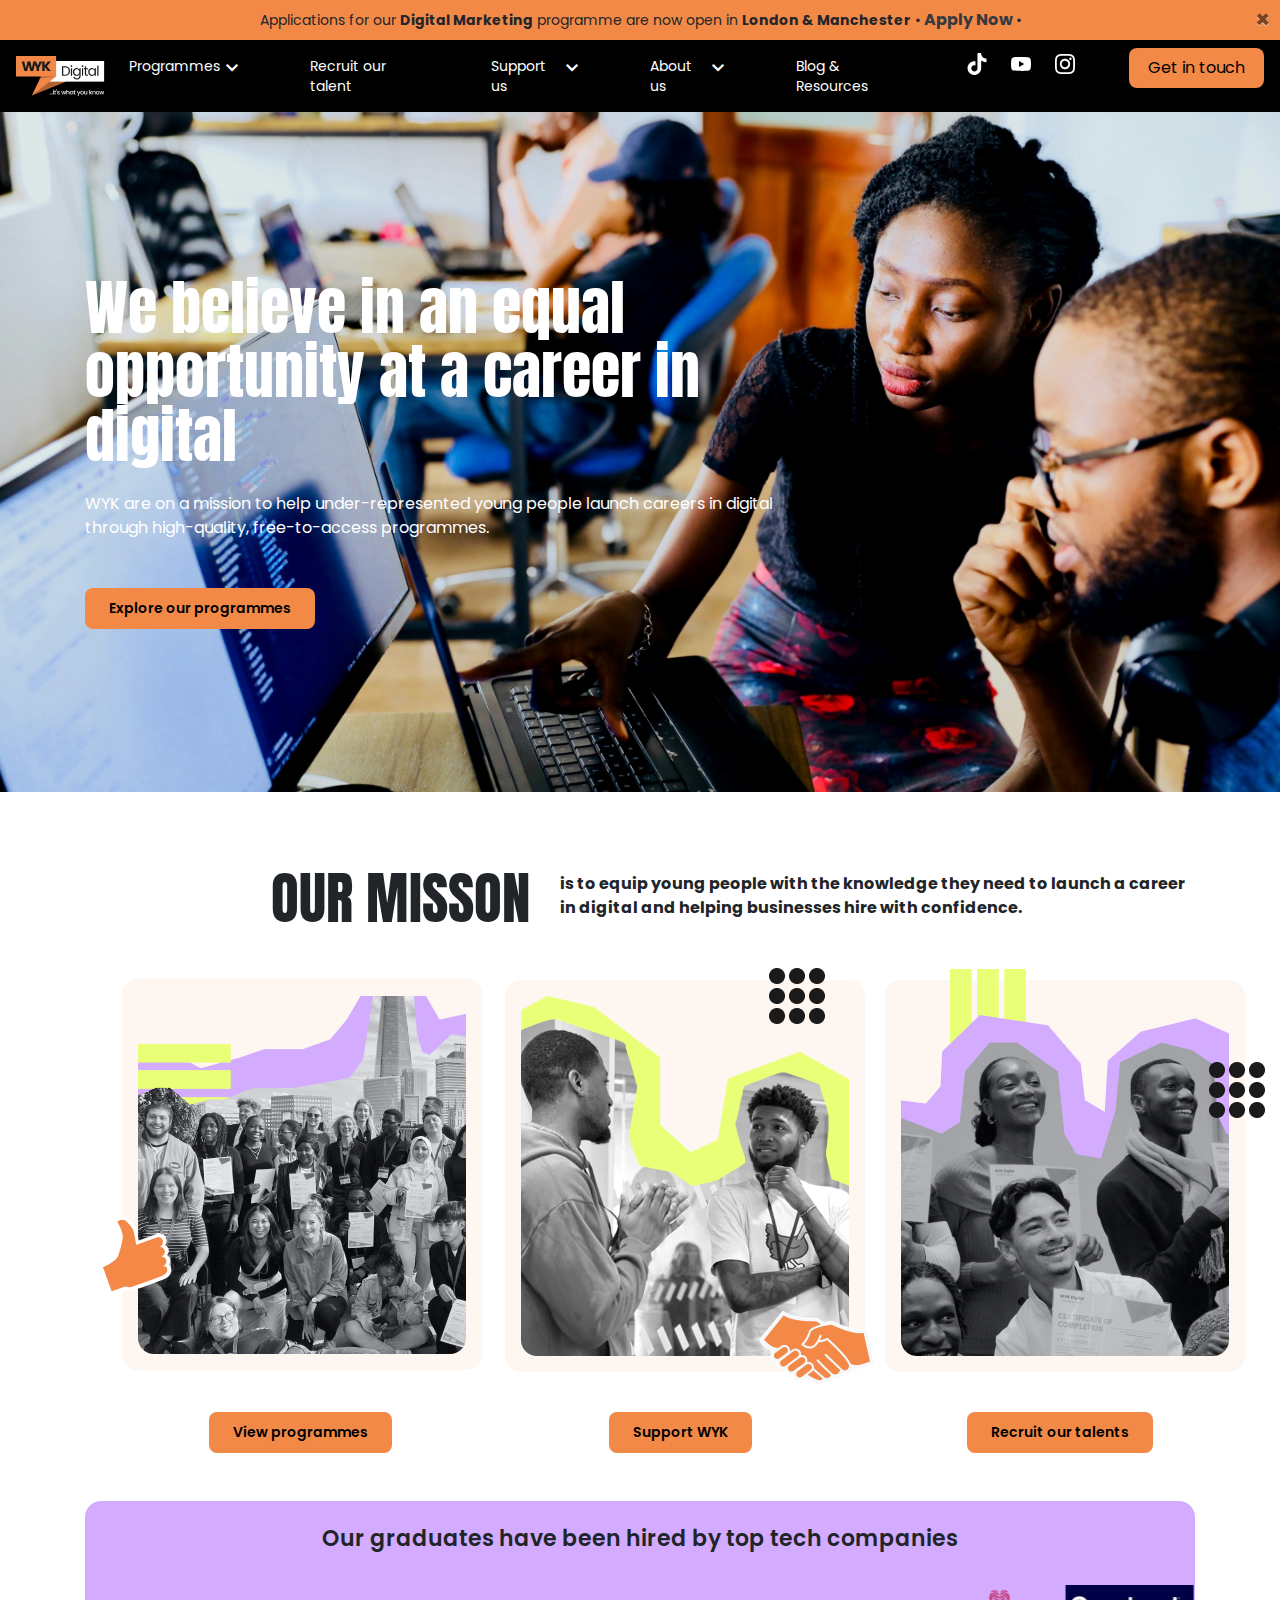
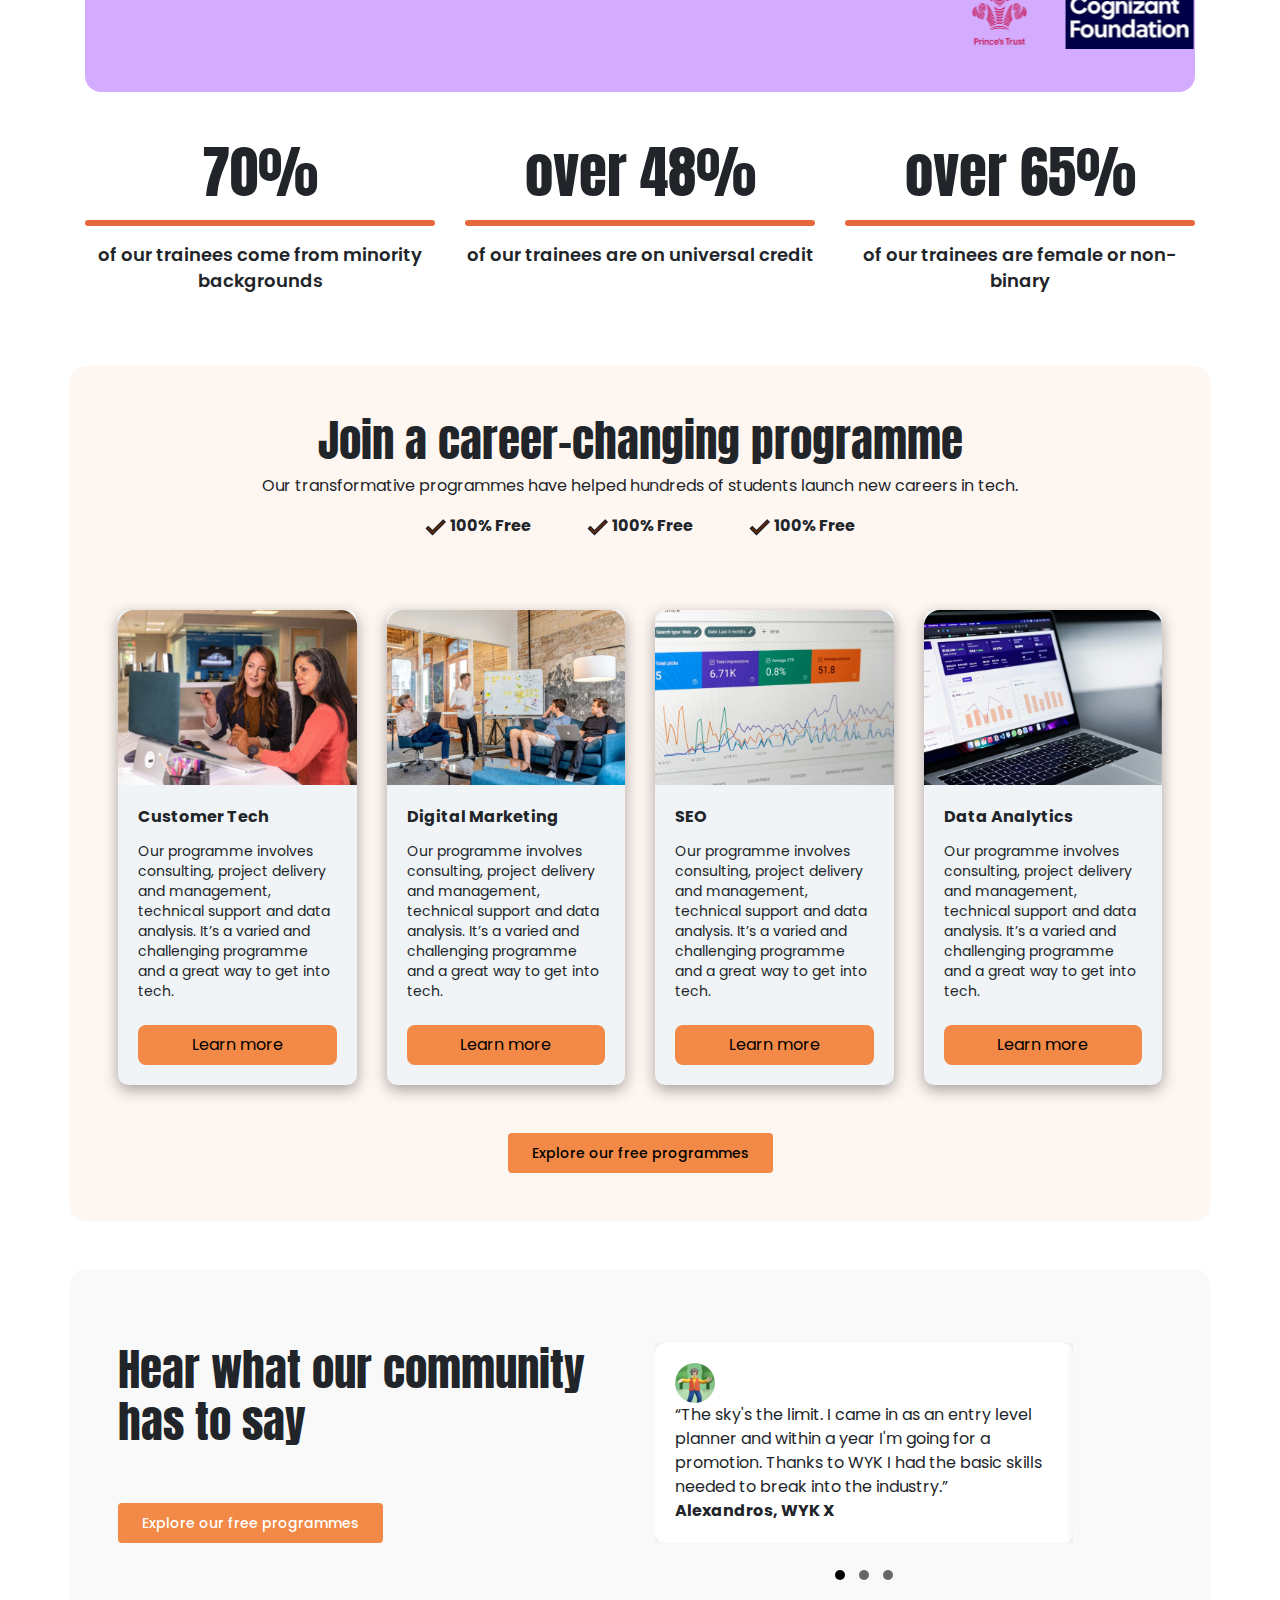
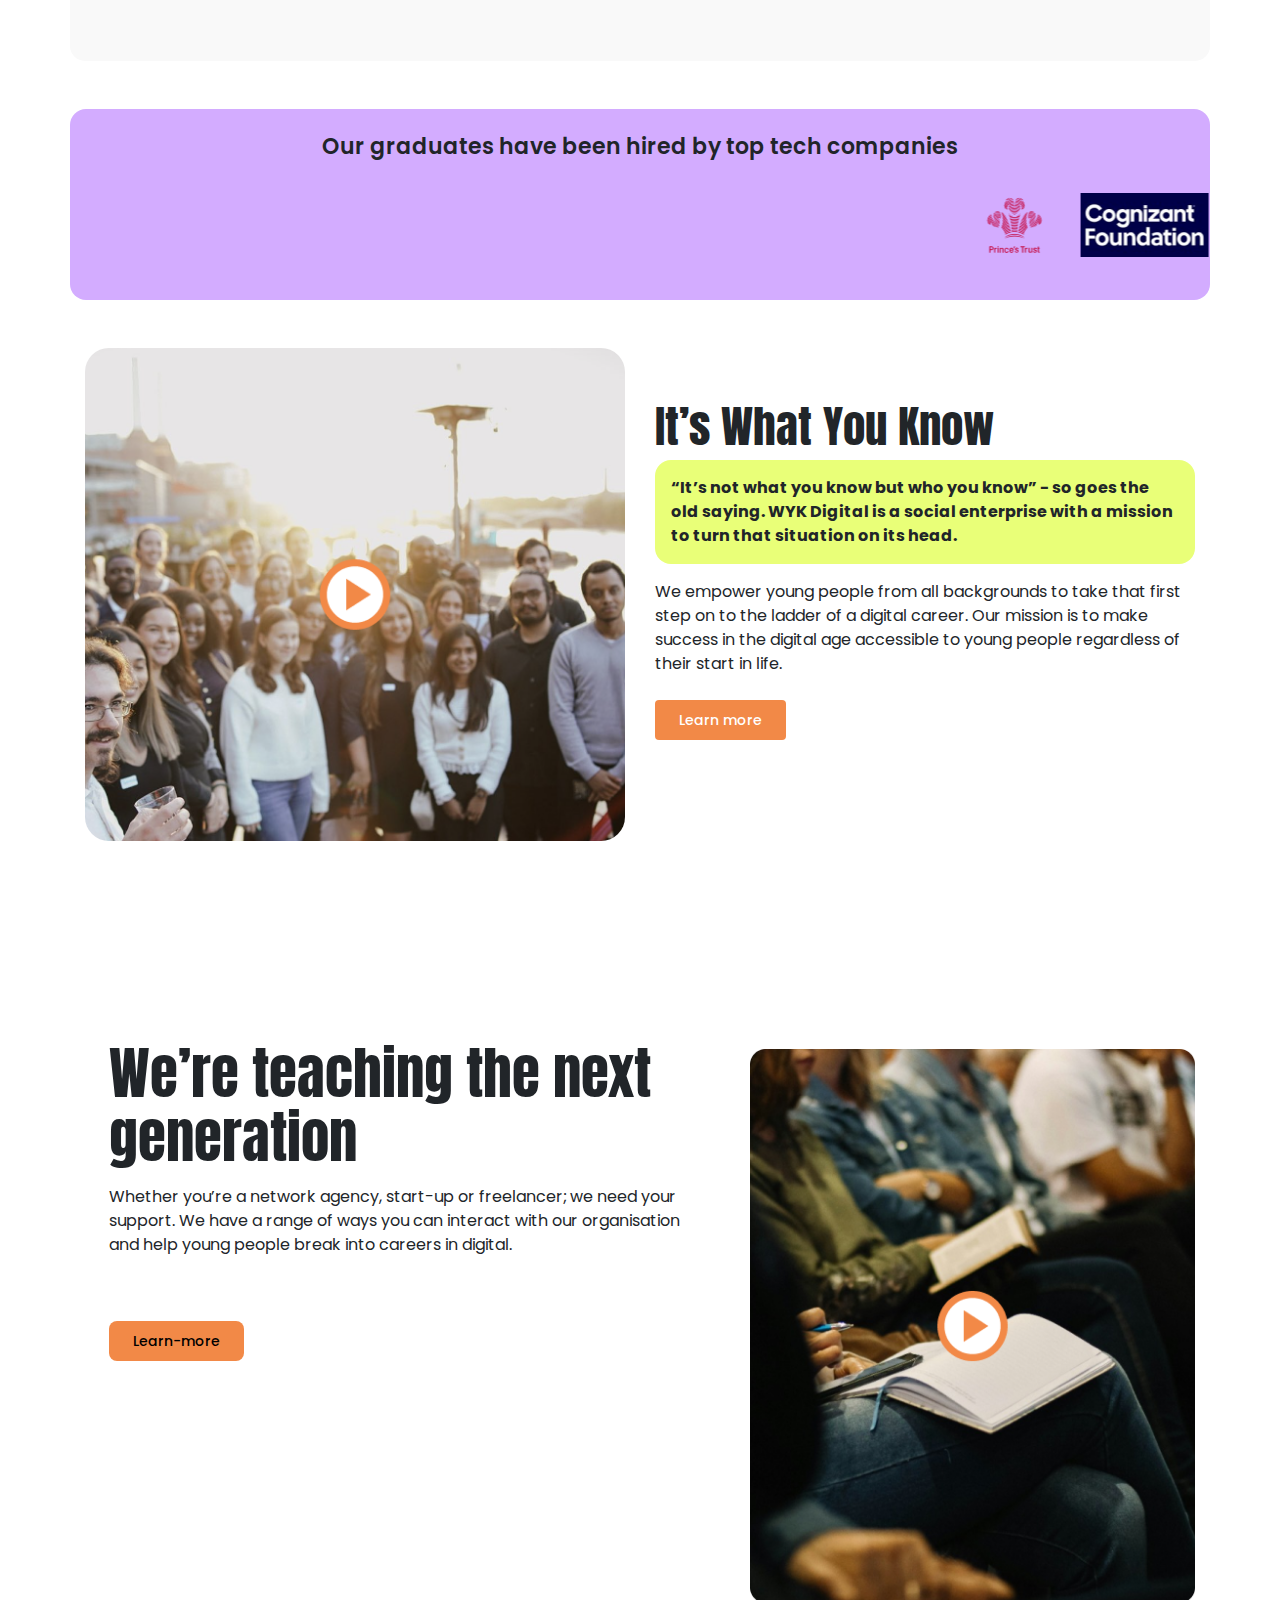
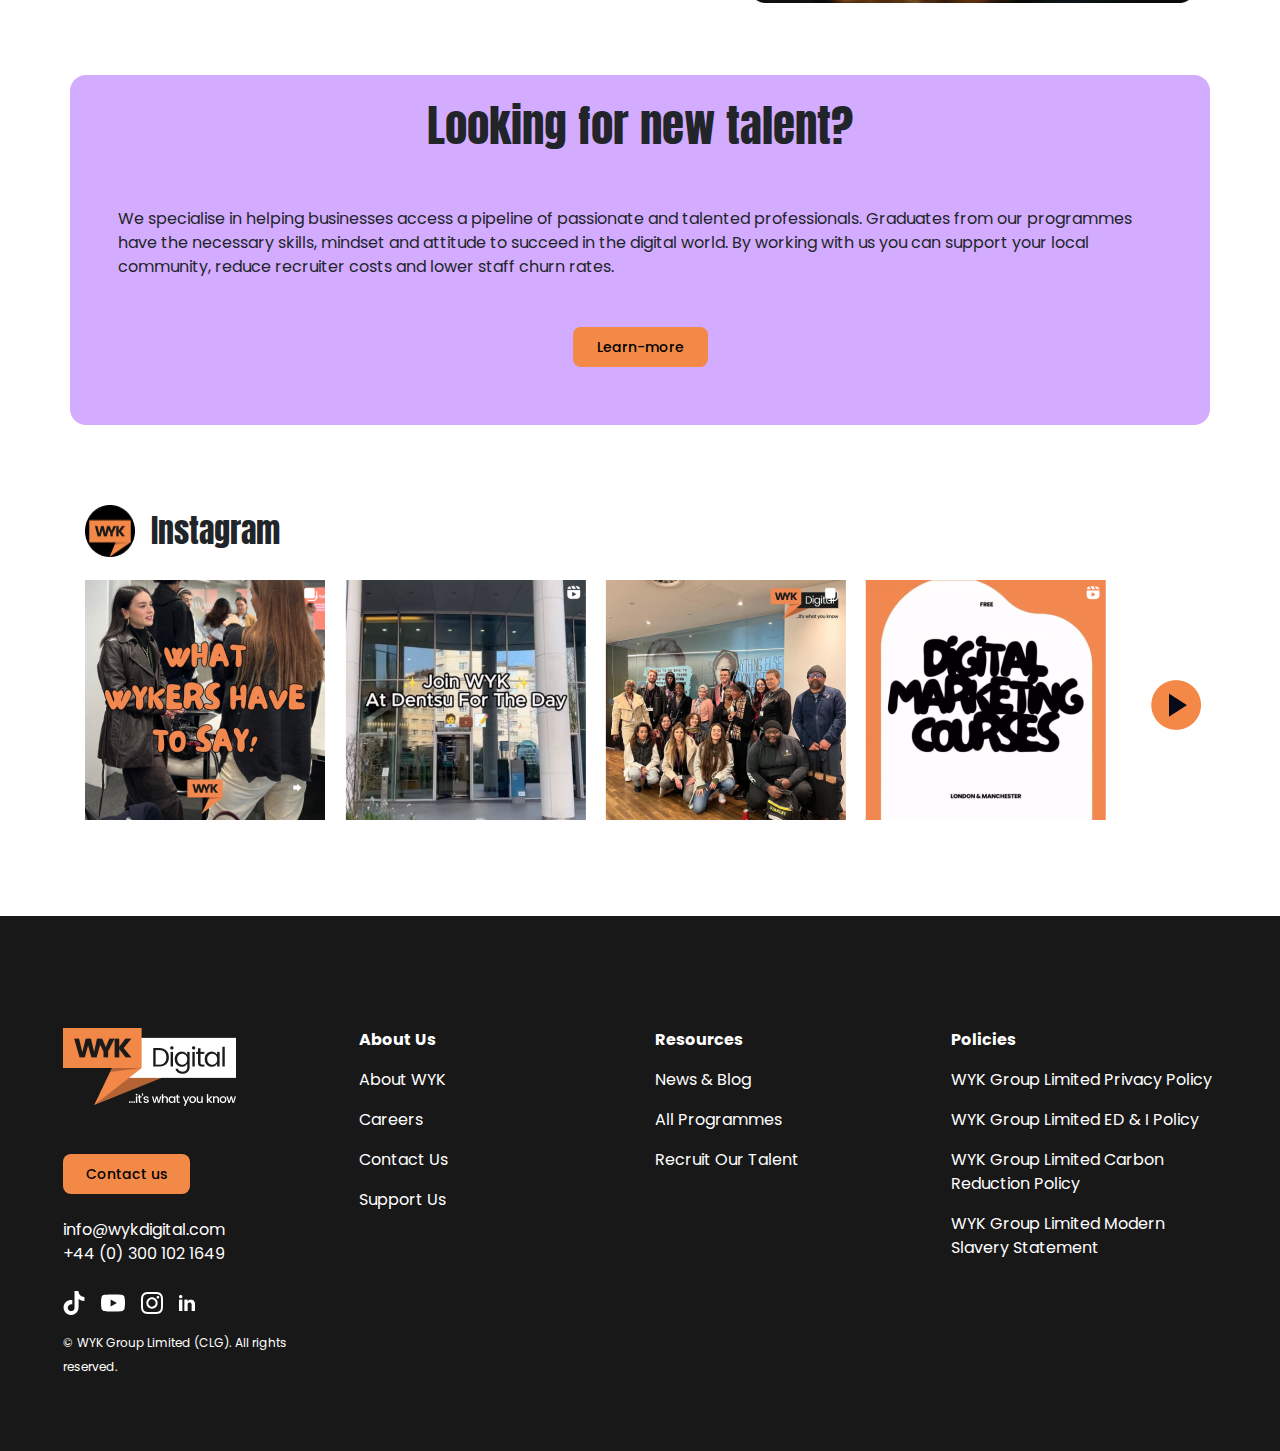
==== commit c51c09ee: "some changes home-page" ====
--- a/home-page.html
+++ b/home-page.html
@@ -296,7 +296,44 @@
             <button class="btn btn-info w-auto w-md-25 mt-4 " style="color: black;">Explore our free programmes</button>
         </div>
     </section>
-    <section class="container"></section>
+    <div class="container testimonial-section mt-5">
+        <div class="row" style="    padding: 24px 48px 24px 48px;">
+            <div class="col-md-6 testimonial-heading">
+                <h2 class="the-hiring">Hear what our community has to say</h2>
+                <a href="#" class="btn btn-info w-auto mt-5">Explore our free programmes</a>
+            </div>
+            <div class="col-md-5">
+                <div class="testimonial-cards-wrapper">
+                    <div class="testimonial-cards">
+                        <div class="testimonial-cardes active" id="testimonial-1">
+                            <img src="images/avatar.png" alt="">
+                            <p>“The sky's the limit. I came in as an entry level planner and within a year I'm going for a promotion. Thanks to WYK I had the basic skills needed to break into the industry.”</p>
+                            <p class="font-weight-bold">Alexandros, WYK X</p>
+                        </div>
+                        <div class="testimonial-cardes" id="testimonial-2">
+                            <img src="images/avatar.png" alt="">
+
+                            <p>“The course gave me the confidence and knowledge to start my own business. I'm forever grateful for the opportunity.”</p>
+                            <p class="font-weight-bold">Jamie, WYK Y</p>
+                        </div>
+                        <div class="testimonial-cardes" id="testimonial-3">
+                            <img src="images/avatar.png" alt="">
+
+                            <p>“I can't recommend the programme enough. It completely transformed my career path.”</p>
+                            <p class="font-weight-bold">Alice, WYK Z</p>
+                        </div>
+                    </div>
+                </div>
+                <div class="testimonial-indicators">
+                    <a href="#testimonial-1" data-index="0" class="active"></a>
+                    <a href="#testimonial-2" data-index="1"></a>
+                    <a href="#testimonial-3" data-index="2"></a>
+                </div>
+            </div>
+        </div>
+    </div>
+    
+    
 
     <div class="container animations">
         <h3 class="text-center animate-text">
@@ -471,6 +508,10 @@
             </div>
         </div>
     </footer>
+    <script src="https://code.jquery.com/jquery-3.5.1.slim.min.js"></script>
+<script src="https://cdn.jsdelivr.net/npm/@popperjs/core@2.9.2/dist/umd/popper.min.js"></script>
+<script src="https://stackpath.bootstrapcdn.com/bootstrap/4.5.2/js/bootstrap.min.js"></script>
+
 </body>
 
 </html>--- a/style.css
+++ b/style.css
@@ -1544,30 +1544,63 @@
     font-weight: 600;
     
   }
-
-
-
-
-
-
-
-
-
-
-
-
-
-
-
-
-
-
-
-
-
-
-
-
+  .testimonial-section {
+    padding: 50px 0;
+    background-color: #f9f9f9;
+    border-radius: 15px;
+    overflow: hidden;
+}
+.testimonial-heading {
+    margin-bottom: 30px;
+}
+
+.testimonial-cards-wrapper {
+    overflow: hidden;
+    position: relative;
+}
+.testimonial-cards {
+    display: flex;
+    transition: transform 0.6s ease;
+}
+.testimonial-cardes {
+    background-color: #fff;
+    border-radius: 10px;
+    padding: 20px;
+    box-shadow: 0 0 10px rgba(0,0,0,0.1);
+    flex: 0 0 100%;
+    opacity: 0.7;
+    transition: opacity 0.6s ease;
+}
+.testimonial-cardes.active {
+    opacity: 1;
+}
+.testimonial-indicators {
+    text-align: center;
+    margin-top: 20px;
+}
+.testimonial-indicators a {
+    background-color: #666;
+    display: inline-block;
+    width: 10px;
+    height: 10px;
+    border-radius: 50%;
+    margin: 0 5px;
+    cursor: pointer;
+    outline: none;
+}
+.testimonial-indicators a.active {
+    background-color: #000;
+}
+.btn-warning {
+    background-color: #FF7043;
+    border: none;
+    font-weight: bold;
+    padding: 10px 20px;
+    border-radius: 5px;
+}
+.btn-warning:hover {
+    background-color: #FF5722;
+}
 
 
 
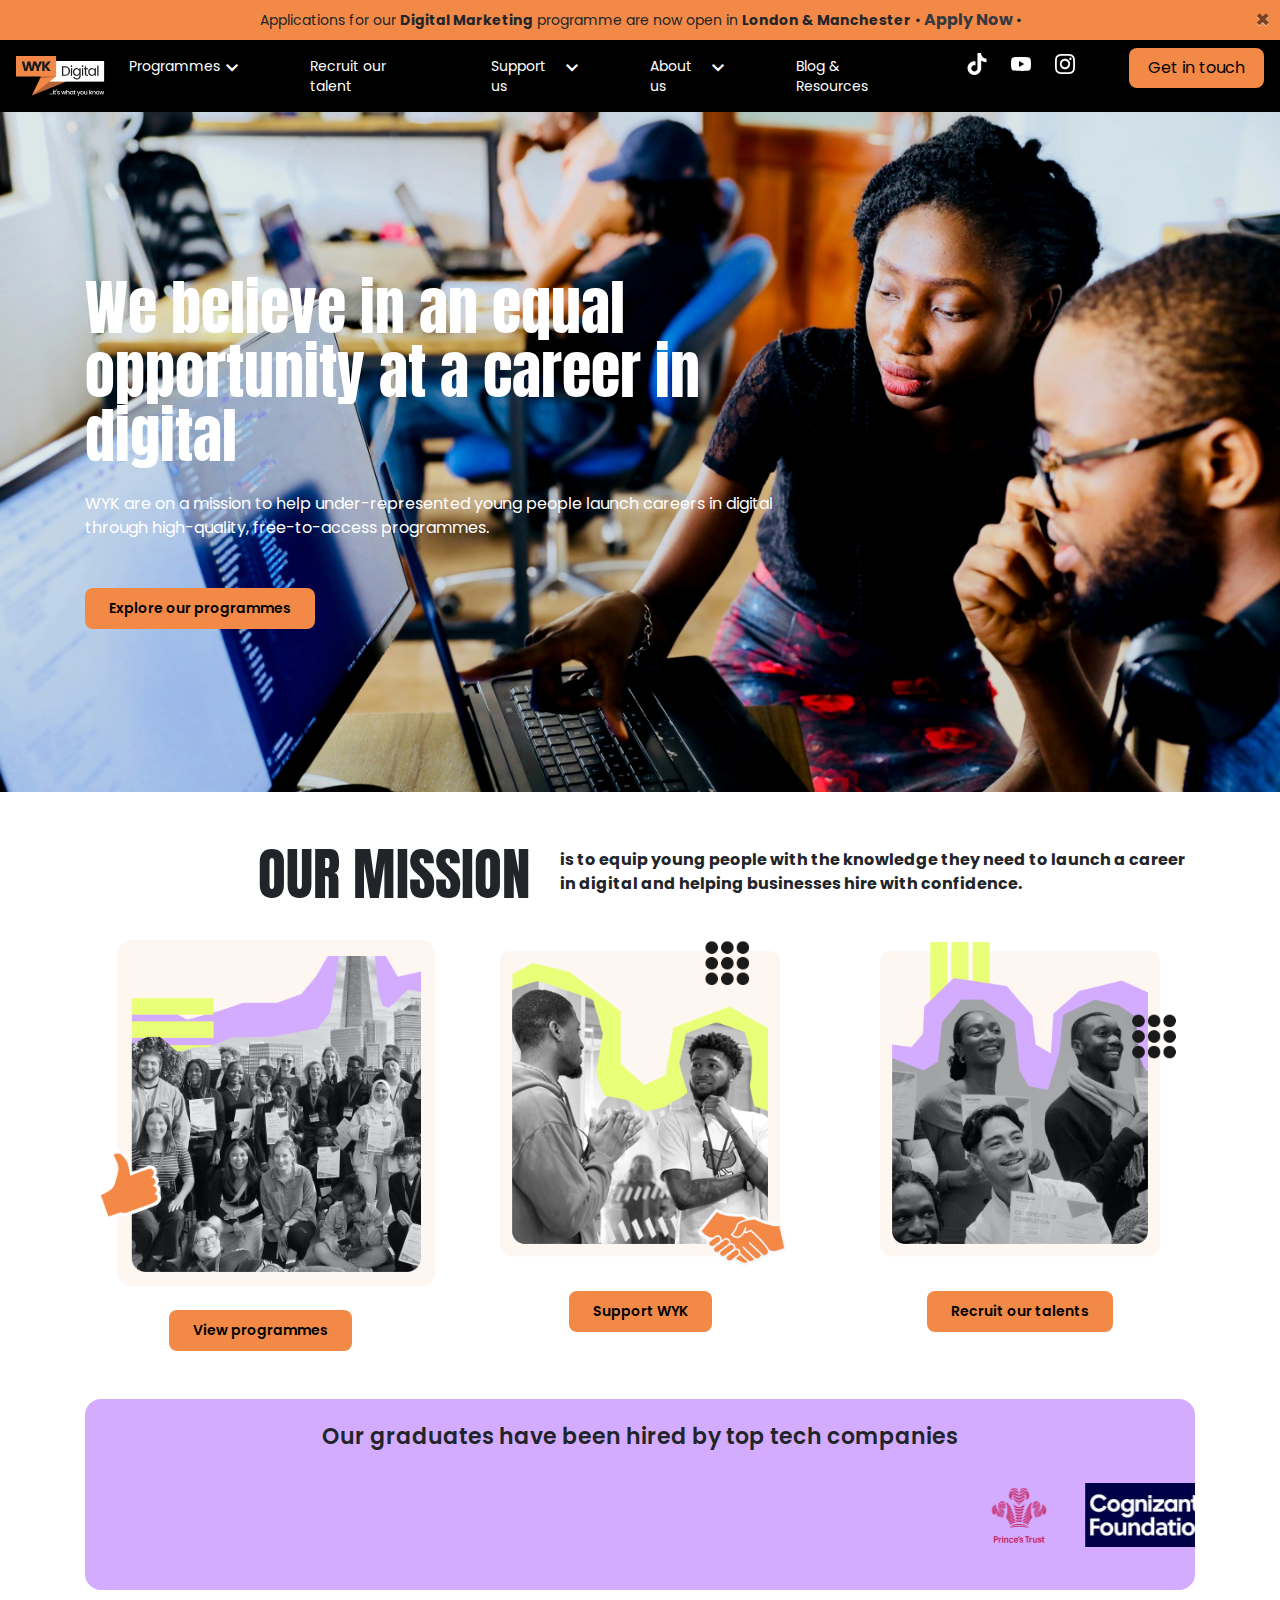
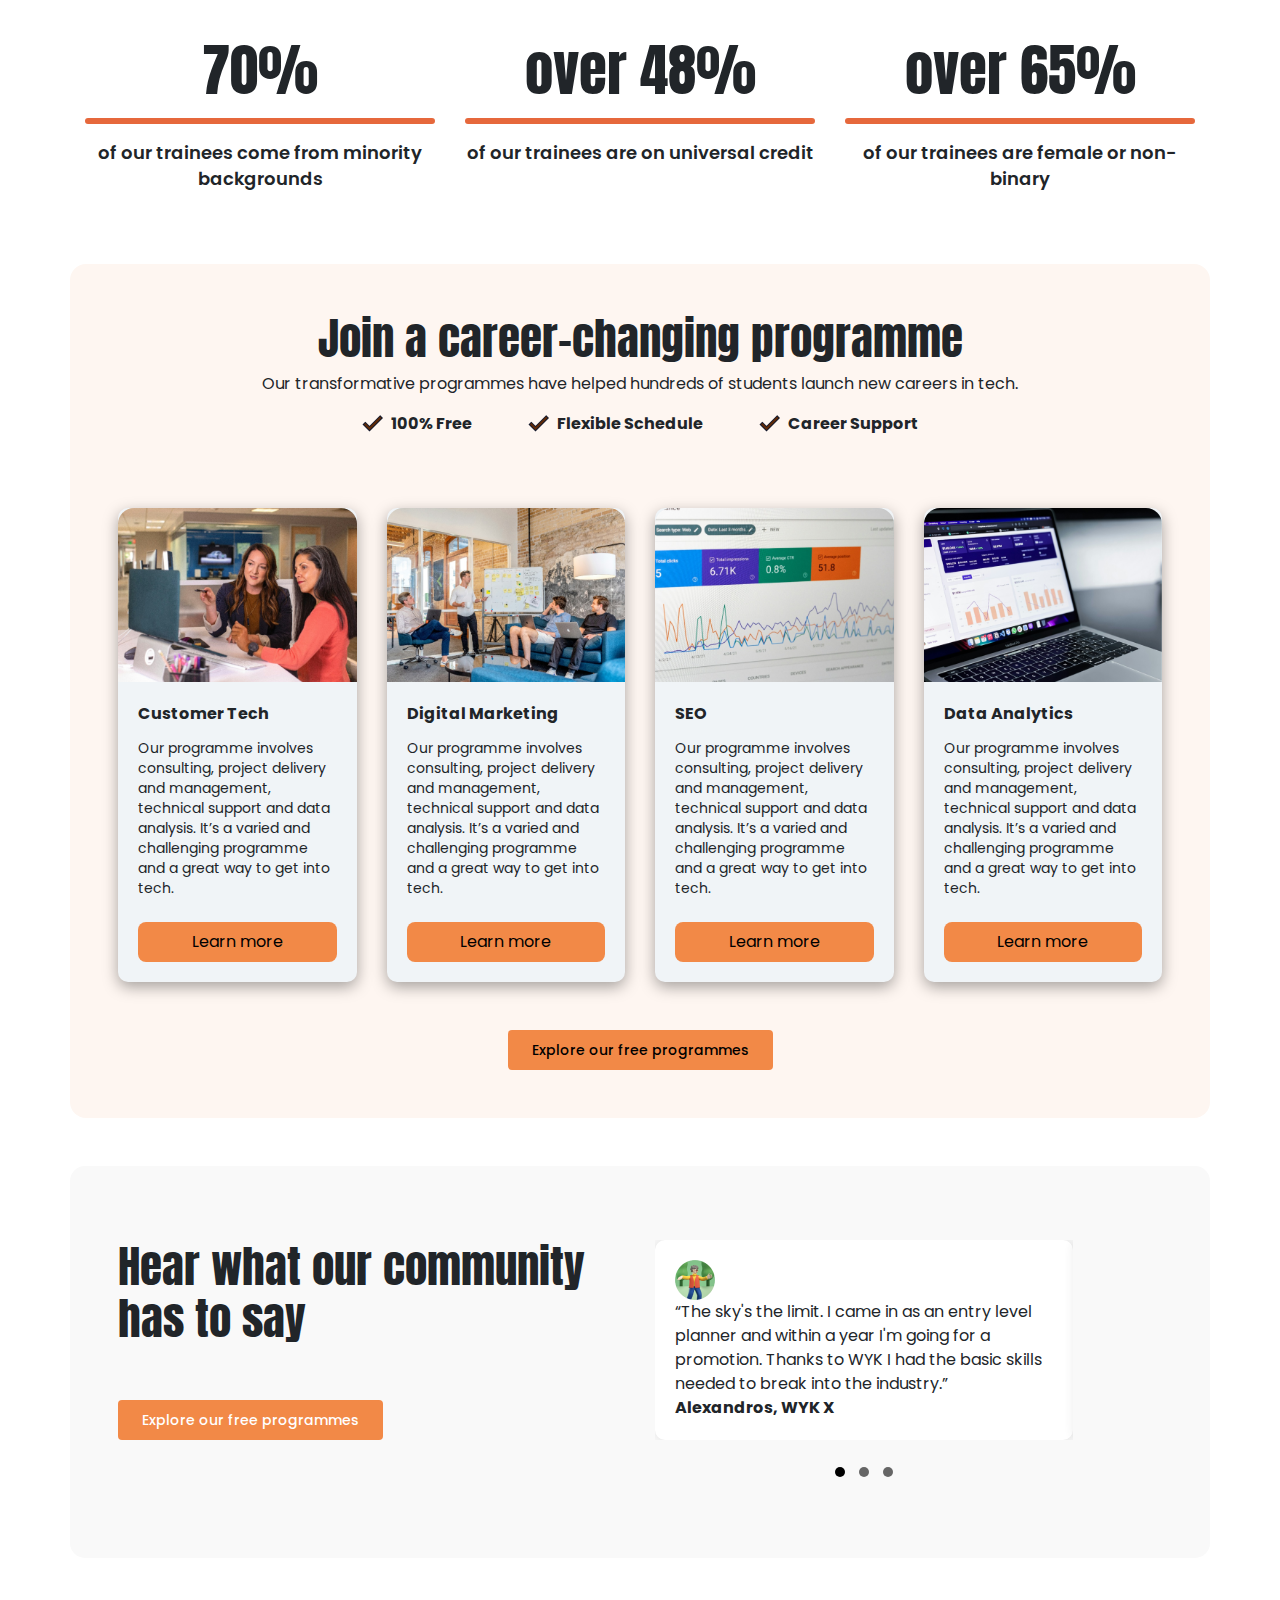
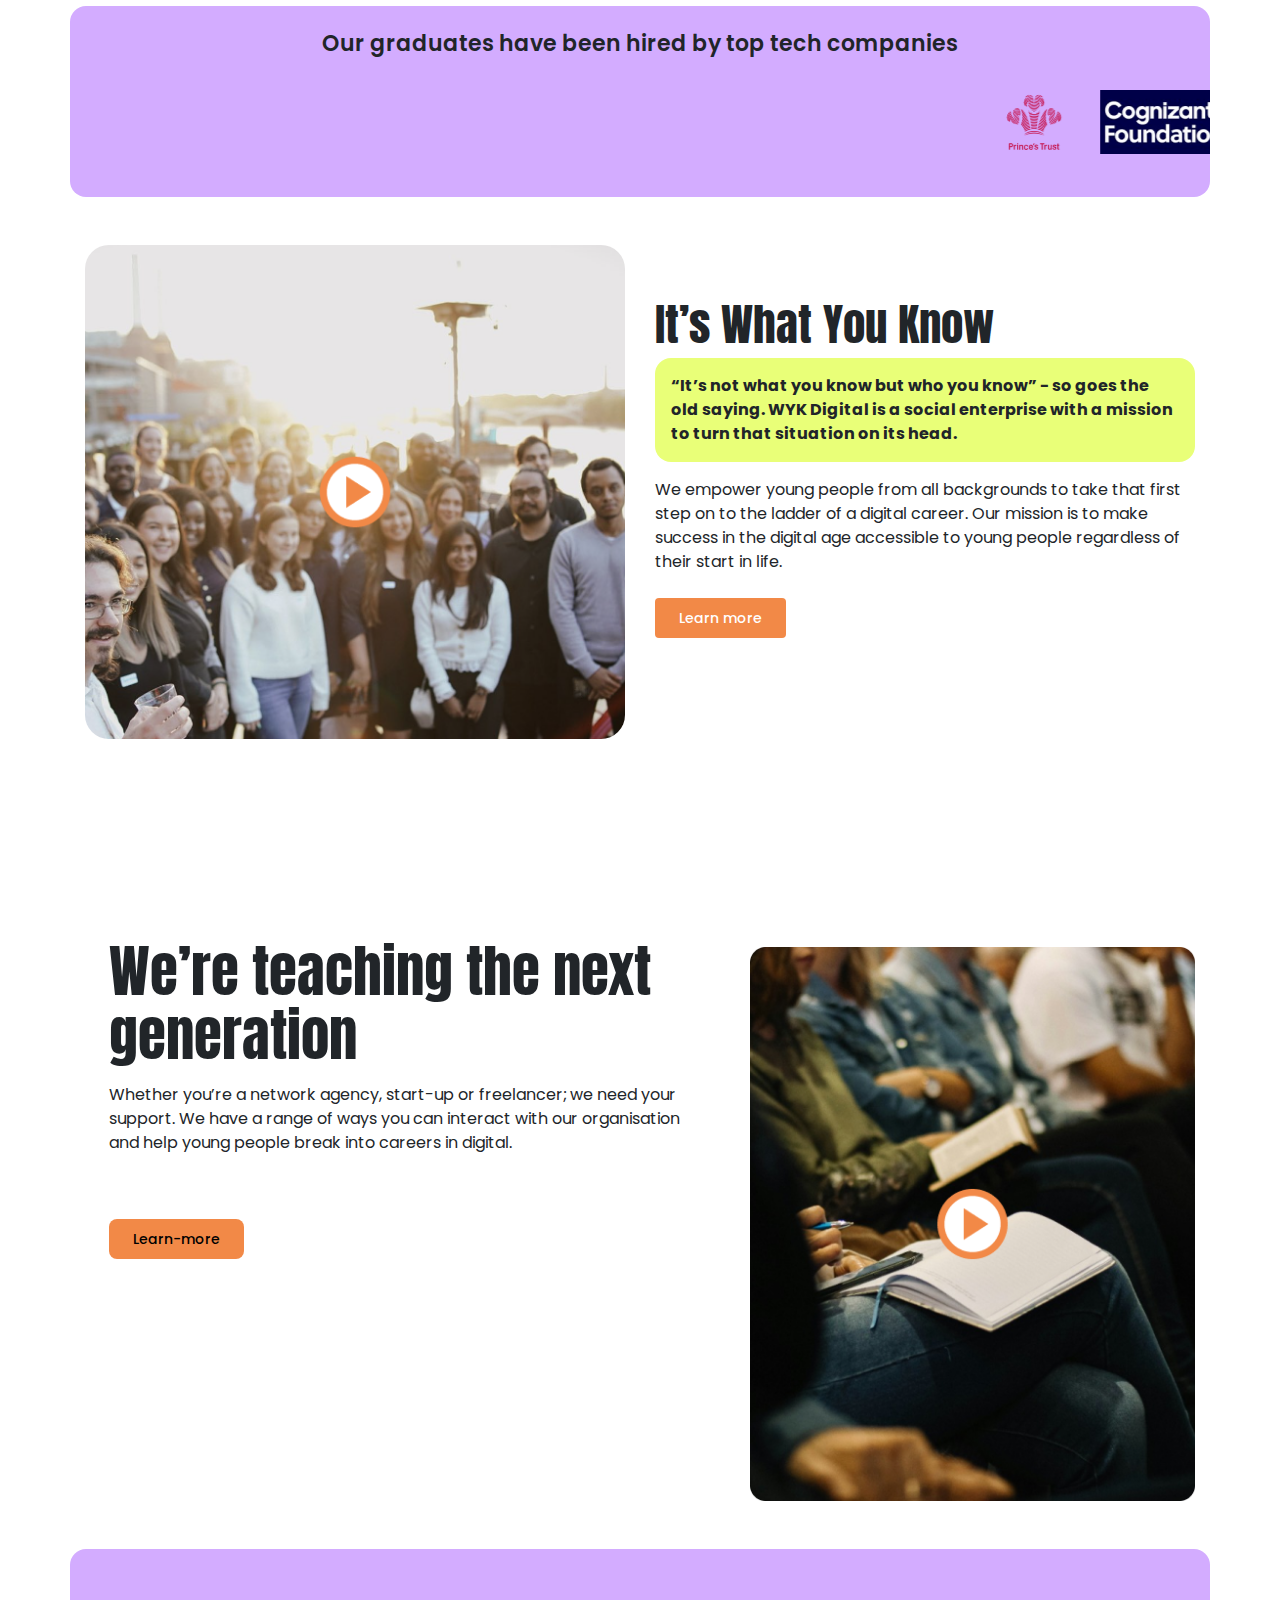
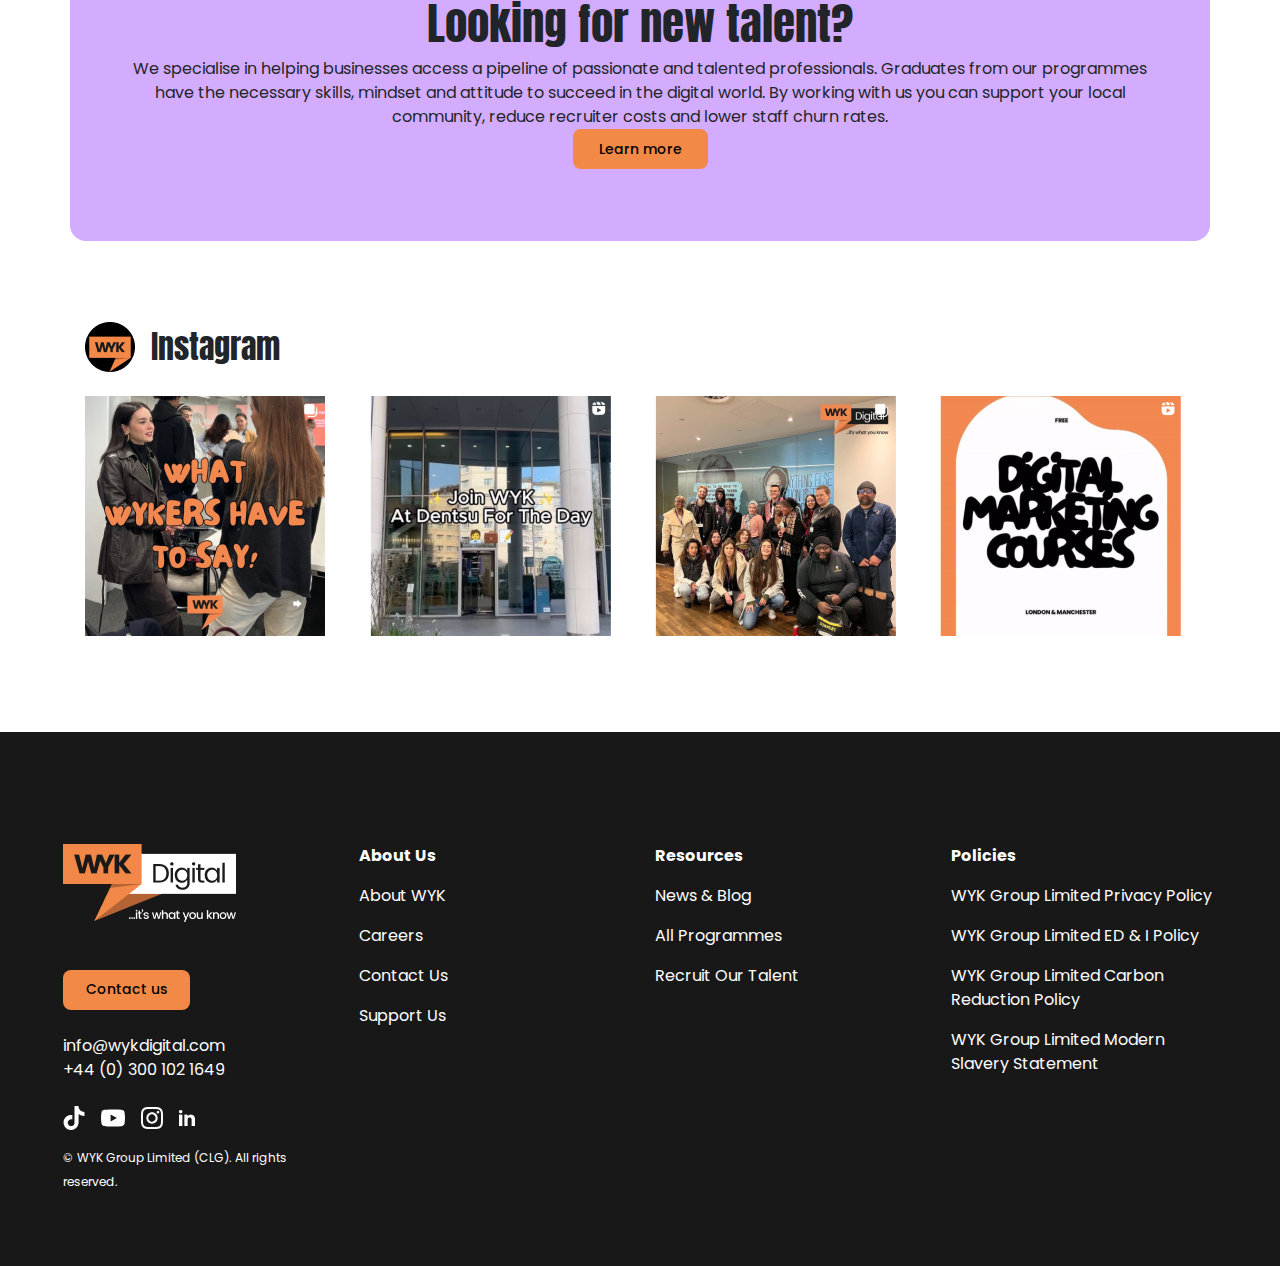
==== commit a58a2968: "some changes home page" ====
--- a/home-page.html
+++ b/home-page.html
@@ -122,42 +122,39 @@
     </section>
     <section>
         <div class="container">
-            <div class="row" style="margin-top: 72px;">
-                <div class="col-5 d-flex justify-content-end">
-                    <h4 style="font-size: 57px;     font-family: Anton, sans-serif;
-                ">OUR MISSON</h4>
-
-                </div>
-                <div class="col-7 mt-2">
-                    <p style="font-weight: 700;">is to equip young people with the knowledge they need to launch a
-                        career in digital and helping businesses hire with confidence.</p>
-                </div>
-                <div class="col-4">
-                    <div style="margin-top: 38px;">
-                        <img src="images/mentor.png" alt="">
-
-                    </div>
-                    <div class="d-flex justify-content-center" style="margin-left: 80px;">
-                        <button href="#" class="btn btn-dark w-auto" style="margin-top: 42px;">View programmes</button>
-                    </div>
-                </div>
-                <div class="col-4">
+            <div class="row mt-5">
+                <div class="col-md-5 d-flex justify-content-md-end justify-content-center">
+                    <h4 style="font-size: 57px; font-family: Anton, sans-serif;">OUR MISSION</h4>
+                </div>
+                <div class="col-md-7 mt-2 text-center text-md-left">
+                    <p style="font-weight: 700;">is to equip young people with the knowledge they need to launch a career in digital and helping businesses hire with confidence.</p>
+                </div>
+                <div class="col-md-4 col-12">
+                    <div class="mt-4">
+                        <img src="images/mentor.png" class="img-fluid" alt="">
+                    </div>
+                    <div class="d-flex justify-content-center">
+                        <button class="btn btn-dark mt-4">View programmes</button>
+                    </div>
+                </div>
+                <div class="col-md-4 col-12 mt-4 mt-md-0">
                     <div class="p-3">
-                        <img src="images/mentor-2.png" alt="">
-                    </div>
-                    <div class="d-flex justify-content-center" style="margin-left: 80px;">
-                        <button href="#" class="btn btn-dark w-auto">Support WYK</button>
-                    </div>
-                </div>
-                <div class="col-4">
+                        <img src="images/mentor-2.png" class="img-fluid" alt="">
+                    </div>
+                    <div class="d-flex justify-content-center">
+                        <button class="btn btn-dark">Support WYK</button>
+                    </div>
+                </div>
+                <div class="col-md-4 col-12 mt-4 mt-md-0">
                     <div class="p-3">
-                        <img src="images/mentor-3.png" alt="">
-                    </div>
-                    <div class="d-flex justify-content-center" style="margin-left: 80px;">
-                        <button href="#" class="btn btn-dark w-auto">Recruit our talents</button>
-                    </div>
-                </div>
-            </div>
+                        <img src="images/mentor-3.png" class="img-fluid" alt="">
+                    </div>
+                    <div class="d-flex justify-content-center">
+                        <button class="btn btn-dark">Recruit our talents</button>
+                    </div>
+                </div>
+            </div>
+            
             <div class="container animations">
                 <h3 class="text-center animate-text">
                     Our graduates have been hired by top tech companies
@@ -211,33 +208,29 @@
             </div>
         </div>
     </div>
-    <section class="container "
-        style="background-color: #FEF6F1;padding: 48px 0px 48px 0px;border-radius: 16px; margin-top: 72px;">
-
+    <section class="container" style="background-color: #FEF6F1; padding: 48px 0; border-radius: 16px; margin-top: 72px;">
         <div class="text-center">
-            <h3 class=" the-hiring">Join a career-changing programme</h3>
+            <h3 class="the-hiring">Join a career-changing programme</h3>
             <p>Our transformative programmes have helped hundreds of students launch new careers in tech.</p>
         </div>
-        <div class="d-flex justify-content-center" style="gap: 56px; margin-top: 16px;">
-
-
-            <div>
+        <div class="d-flex justify-content-center flex-wrap" style="gap: 56px; margin-top: 16px;">
+            <div class="d-flex align-items-center">
                 <img src="images/check.png" alt="">
-                <span class="font-weight-bold">100% Free</span>
-            </div>
-            <div>
+                <span class="font-weight-bold ml-2">100% Free</span>
+            </div>
+            <div class="d-flex align-items-center">
                 <img src="images/check.png" alt="">
-                <span class="font-weight-bold">100% Free</span>
-            </div>
-            <div>
+                <span class="font-weight-bold ml-2">Flexible Schedule</span>
+            </div>
+            <div class="d-flex align-items-center">
                 <img src="images/check.png" alt="">
-                <span class="font-weight-bold">100% Free</span>
-            </div>
-        </div>
-        <div class="row" style="padding: 24px 48px 24px 48px; ">
+                <span class="font-weight-bold ml-2">Career Support</span>
+            </div>
+        </div>
+        <div class="row" style="padding: 24px 48px;">
             <div class="col-lg-3 col-md-6 col-sm-12 mt-5">
-                <div class="card custom-card ">
-                    <img src="images/women-img.png" class="card-img-top" alt="Card image" />
+                <div class="card custom-card">
+                    <img src="images/women-img.png" class="card-img-top" alt="Customer Tech">
                     <div class="card-body">
                         <h5 class="card-title">Customer Tech</h5>
                         <p class="card-text">
@@ -250,8 +243,8 @@
                 </div>
             </div>
             <div class="col-lg-3 col-md-6 col-sm-12 mt-5">
-                <div class="card custom-card ">
-                    <img src="images/man.png" class="card-img-top" alt="Card image" />
+                <div class="card custom-card">
+                    <img src="images/man.png" class="card-img-top" alt="Digital Marketing">
                     <div class="card-body">
                         <h5 class="card-title">Digital Marketing</h5>
                         <p class="card-text">
@@ -264,8 +257,8 @@
                 </div>
             </div>
             <div class="col-lg-3 col-md-6 col-sm-12 mt-5">
-                <div class="card custom-card ">
-                    <img src="images/traditional.png" class="card-img-top" alt="Card image" />
+                <div class="card custom-card">
+                    <img src="images/traditional.png" class="card-img-top" alt="SEO">
                     <div class="card-body">
                         <h5 class="card-title">SEO</h5>
                         <p class="card-text">
@@ -278,8 +271,8 @@
                 </div>
             </div>
             <div class="col-lg-3 col-md-6 col-sm-12 mt-5">
-                <div class="card custom-card ">
-                    <img src="images/data.png" class="card-img-top" alt="Card image" />
+                <div class="card custom-card">
+                    <img src="images/data.png" class="card-img-top" alt="Data Analytics">
                     <div class="card-body">
                         <h5 class="card-title">Data Analytics</h5>
                         <p class="card-text">
@@ -293,9 +286,10 @@
             </div>
         </div>
         <div class="d-flex justify-content-center">
-            <button class="btn btn-info w-auto w-md-25 mt-4 " style="color: black;">Explore our free programmes</button>
+            <button class="btn btn-info w-auto w-md-25 mt-4" style="color: black;">Explore our free programmes</button>
         </div>
     </section>
+    
     <div class="container testimonial-section mt-5">
         <div class="row" style="    padding: 24px 48px 24px 48px;">
             <div class="col-md-6 testimonial-heading">
@@ -404,51 +398,48 @@
             </div>
         </div>
     </div>
-    <div class="container pruple-background">
-        <h3 class="text-center the-hiring">Looking for new talent?</h3>
-        <p class="p-5">We specialise in helping businesses access a pipeline of passionate and talented professionals.
-            Graduates from our programmes have the necessary skills, mindset and attitude to succeed in the digital
-            world. By working with us you can support your local community, reduce recruiter costs and lower staff churn
-            rates.</p>
-        <div class="d-flex justify-content-center">
-            <button class="btn btn-danger w-auto" style="padding: 10px 24px;">
-                Learn-more
-            </button>
-        </div>
-    </div>
-    <div class="container">
-        <div class="d-flex" style="margin-top: 80px;gap: 16px;">
-            <img src="images/wyk-img-logo.png" alt="">
-            <span class="the-hiring" style="font-size: 32px;">Instagram</span>
-        </div>
-        <div class="row" style="gap: 70px; margin-top: 23px;">
-            <div class="col-2">
-                <div>
-                    <img src="images/what-have.png" alt="">
-                </div>
-            </div>
-            <div class="col-2">
-                <div>
-                    <img src="images/what-2.png" alt="">
-                </div>
-            </div>
-            <div class="col-2">
-                <div>
-                    <img src="images/what-3.png" alt="">
-                </div>
-            </div>
-            <div class="col-2 ">
-                <div class="d-flex">
-                    <div>
-                        <img src="images/digital-market.png" alt="">
-                    </div>
-                    <div style="margin-left: 45px; margin-top: 100px;">
-                        <img src="images/video-icon.png" alt="">
-                    </div>
-                </div>
-            </div>
-        </div>
-    </div>
+   <div class="container pruple-background my-5 py-5">
+    <h3 class="text-center the-hiring">Looking for new talent?</h3>
+    <p class="px-3 px-md-5 text-center">
+        We specialise in helping businesses access a pipeline of passionate and talented professionals. Graduates from
+        our programmes have the necessary skills, mindset and attitude to succeed in the digital world. By working with
+        us you can support your local community, reduce recruiter costs and lower staff churn rates.
+    </p>
+    <div class="d-flex justify-content-center">
+        <button class="btn btn-danger w-auto" style="padding: 10px 24px;">
+            Learn more
+        </button>
+    </div>
+</div>
+
+<div class="container">
+    <div class="d-flex flex-wrap align-items-center" style="margin-top: 80px; gap: 16px;">
+        <img src="images/wyk-img-logo.png" alt="Logo" class="img-fluid">
+        <span class="the-hiring" style="font-size: 32px;">Instagram</span>
+    </div>
+    <div class="row" style=" margin-top: 23px;">
+        <div class="col-lg-3 col-6">
+            <div>
+                <img src="images/what-have.png" class="img-fluid" alt="Image 1">
+            </div>
+        </div>
+        <div class="col-lg-3 col-6">
+            <div>
+                <img src="images/what-2.png" class="img-fluid" alt="Image 2">
+            </div>
+        </div>
+        <div class="col-lg-3 col-6 ">
+            <div>
+                <img src="images/what-3.png" class="img-fluid" alt="Image 3">
+            </div>
+        </div>
+        <div class="col-lg-3 col-6 ">
+            <img src="images/digital-market.png" class="img-fluid" alt="">
+        </div>
+    </div>
+</div>
+
+
     <footer class="footer-section w-100">
         <div class="container-fluid">
             <div class="row footer-top">
--- a/style.css
+++ b/style.css
@@ -1471,6 +1471,9 @@
     height: 40px;
     
   }
+  .btn-info:hover {
+    background-color: #d94e1f !important;
+  }
   .shortage {
     font-size: 14px;
   }
@@ -1569,7 +1572,7 @@
     box-shadow: 0 0 10px rgba(0,0,0,0.1);
     flex: 0 0 100%;
     opacity: 0.7;
-    transition: opacity 0.6s ease;
+    transition: opacity 0.6s ease; 
 }
 .testimonial-cardes.active {
     opacity: 1;
@@ -1599,9 +1602,9 @@
     border-radius: 5px;
 }
 .btn-warning:hover {
-    background-color: #FF5722;
-}
-
+    background-color: #FF5722 !important;
+}
+ 
 
 
 
